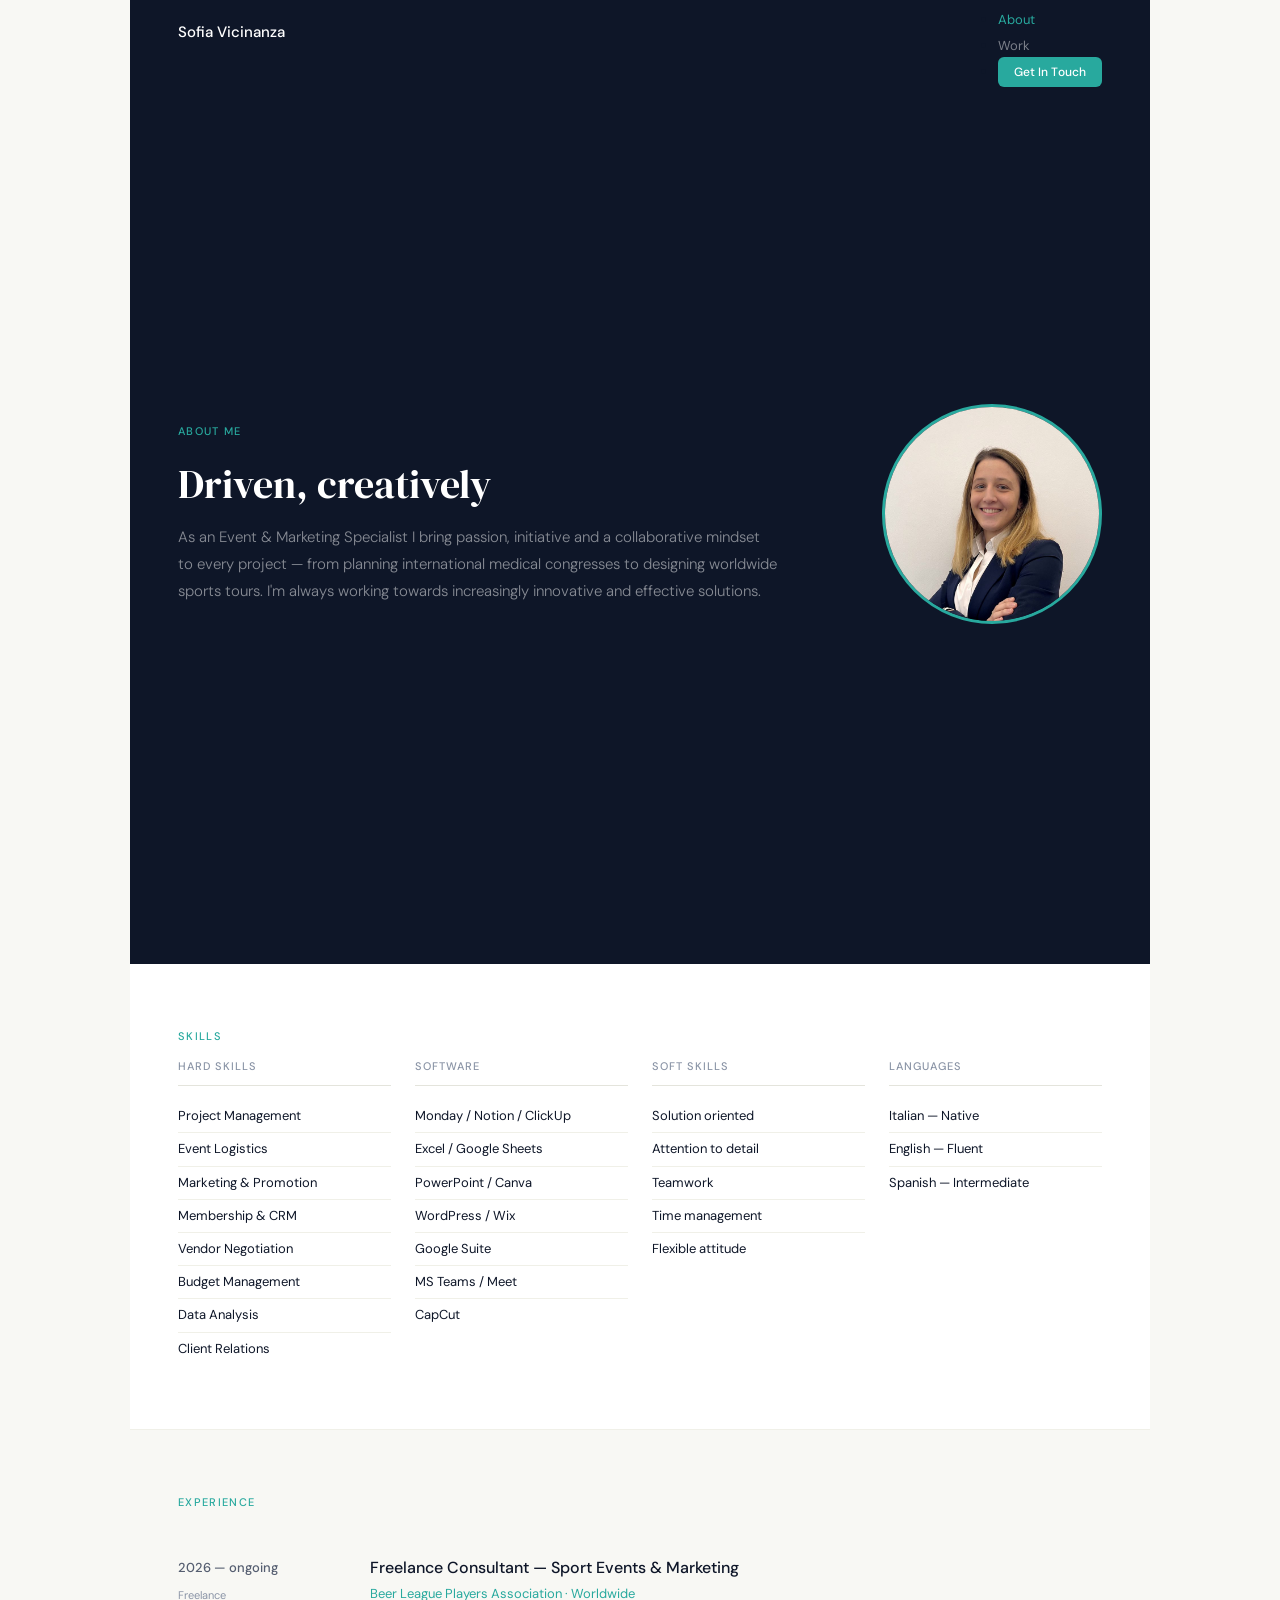
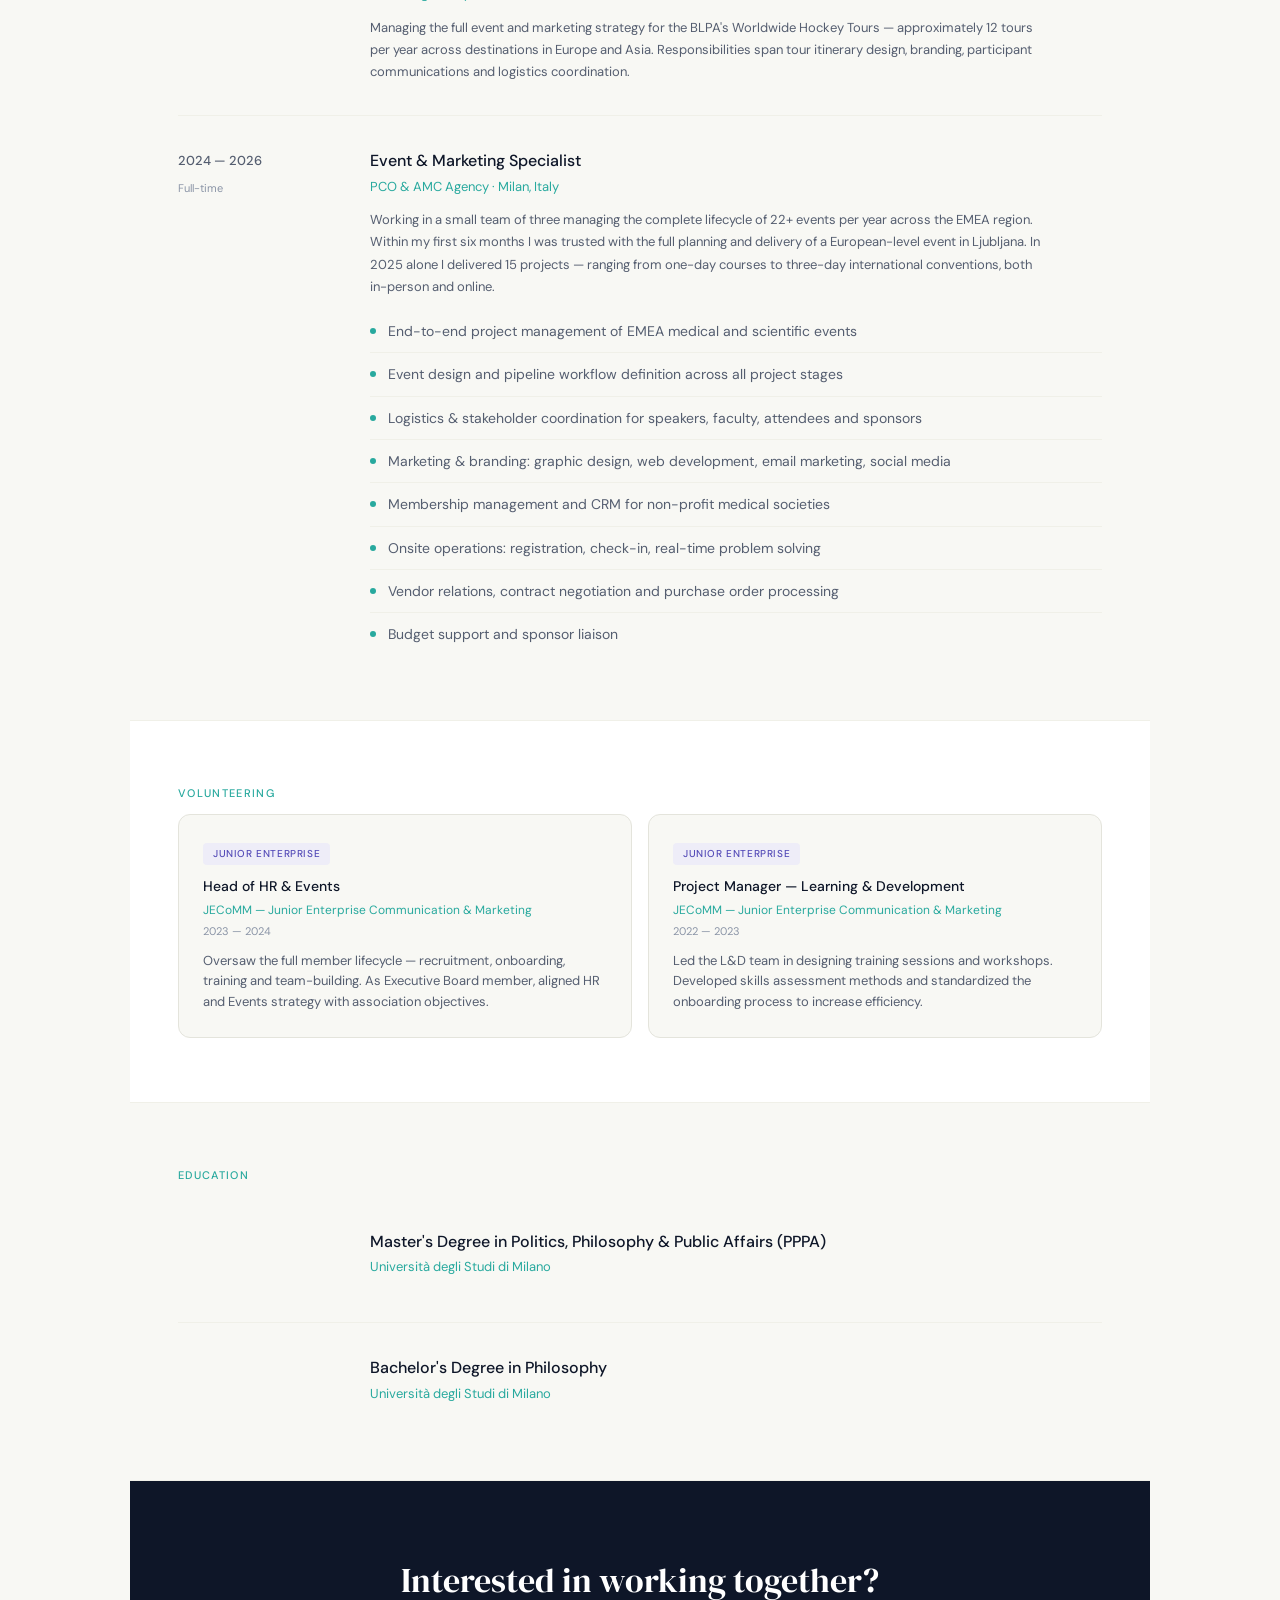
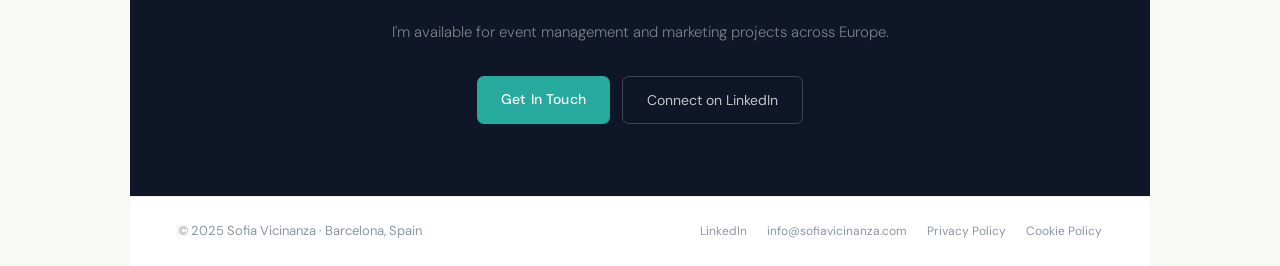
==== about.html @ 5dfc30c2 "Add files via upload" ====
<!DOCTYPE html>
<html lang="en">
<head>
<meta charset="UTF-8">
<meta name="viewport" content="width=device-width, initial-scale=1.0">
<meta name="description" content="About Sofia Vicinanza — Event & Marketing Specialist with experience in EMEA medical events and international sports tourism. Based in Barcelona.">
<title>About — Sofia Vicinanza</title>
<link rel="stylesheet" href="style.css">
</head>
<body>
<div class="site">

  <nav>
    <a href="index.html" class="nav-logo">Sofia Vicinanza</a>
    <button class="nav-hamburger" id="hamburger" aria-label="Menu" onclick="toggleMenu()"><span></span><span></span><span></span></button><ul class="nav-links" id="nav-links">
      <li><a href="index.html">Home</a></li>
      <li><a href="about.html" class="active">About</a></li>
      <li><a href="work.html">Work</a></li>
      <li><a href="contact.html" class="nav-cta">Get In Touch</a></li>
    </ul>
  </nav>

  <div class="page-hero" style="display: grid; grid-template-columns: 1fr auto; align-items: center; gap: 64px; padding: 80px 48px;">
    <div>
      <div class="hero-tag">About me</div>
      <h1>Driven, creatively</h1>
      <p>As an Event & Marketing Specialist I bring passion, initiative and a collaborative mindset to every project — from planning international medical congresses to designing worldwide sports tours. I'm always working towards increasingly innovative and effective solutions.</p>
    </div>
    <div style="flex-shrink: 0;">
      <div style="width: 220px; height: 220px; border-radius: 50%; overflow: hidden; border: 3px solid #28a99e;">
        <img src="img-portrait.jpg" alt="Sofia Vicinanza" style="width: 100%; height: 100%; object-fit: cover; object-position: center top;">
      </div>
    </div>
  </div>

  <section class="section">
    <div class="section-label">Skills</div>
    <div class="four-col" style="margin-top: 8px;">
      <div class="skill-group">
        <h3>Hard skills</h3>
        <ul>
          <li>Project Management</li>
          <li>Event Logistics</li>
          <li>Marketing & Promotion</li>
          <li>Membership & CRM</li>
          <li>Vendor Negotiation</li>
          <li>Budget Management</li>
          <li>Data Analysis</li>
          <li>Client Relations</li>
        </ul>
      </div>
      <div class="skill-group">
        <h3>Software</h3>
        <ul>
          <li>Monday / Notion / ClickUp</li>
          <li>Excel / Google Sheets</li>
          <li>PowerPoint / Canva</li>
          <li>WordPress / Wix</li>
          <li>Google Suite</li>
          <li>MS Teams / Meet</li>
          <li>CapCut</li>
        </ul>
      </div>
      <div class="skill-group">
        <h3>Soft skills</h3>
        <ul>
          <li>Solution oriented</li>
          <li>Attention to detail</li>
          <li>Teamwork</li>
          <li>Time management</li>
          <li>Flexible attitude</li>
        </ul>
      </div>
      <div class="skill-group">
        <h3>Languages</h3>
        <ul>
          <li>Italian — Native</li>
          <li>English — Fluent</li>
          <li>Spanish — Intermediate</li>
        </ul>
      </div>
    </div>
  </section>

  <section class="section" style="background: var(--off-white);">
    <div class="section-label">Experience</div>
    <div class="timeline-item">
      <div class="timeline-date">
        <span class="timeline-period">2026 — ongoing</span>
        <span class="timeline-type">Freelance</span>
      </div>
      <div class="timeline-content">
        <h3>Freelance Consultant — Sport Events & Marketing</h3>
        <span class="timeline-company">Beer League Players Association · Worldwide</span>
        <p>Managing the full event and marketing strategy for the BLPA's Worldwide Hockey Tours — approximately 12 tours per year across destinations in Europe and Asia. Responsibilities span tour itinerary design, branding, participant communications and logistics coordination.</p>
      </div>
    </div>
    <div class="timeline-item" style="margin-top: 0;">
      <div class="timeline-date">
        <span class="timeline-period">2024 — 2026</span>
        <span class="timeline-type">Full-time</span>
      </div>
      <div class="timeline-content">
        <h3>Event & Marketing Specialist</h3>
        <span class="timeline-company">PCO & AMC Agency · Milan, Italy</span>
        <p>Working in a small team of three managing the complete lifecycle of 22+ events per year across the EMEA region. Within my first six months I was trusted with the full planning and delivery of a European-level event in Ljubljana. In 2025 alone I delivered 15 projects — ranging from one-day courses to three-day international conventions, both in-person and online.</p>
        <ul class="resp-list">
          <li>End-to-end project management of EMEA medical and scientific events</li>
          <li>Event design and pipeline workflow definition across all project stages</li>
          <li>Logistics & stakeholder coordination for speakers, faculty, attendees and sponsors</li>
          <li>Marketing & branding: graphic design, web development, email marketing, social media</li>
          <li>Membership management and CRM for non-profit medical societies</li>
          <li>Onsite operations: registration, check-in, real-time problem solving</li>
          <li>Vendor relations, contract negotiation and purchase order processing</li>
          <li>Budget support and sponsor liaison</li>
        </ul>
      </div>
    </div>
  </section>

  <section class="section">
    <div class="section-label">Volunteering</div>
    <div style="display: grid; grid-template-columns: 1fr 1fr; gap: 16px;">
      <div class="vol-card">
        <span class="vol-badge je">Junior Enterprise</span>
        <div class="role">Head of HR & Events</div>
        <div class="org">JECoMM — Junior Enterprise Communication & Marketing</div>
        <div class="period">2023 — 2024</div>
        <p>Oversaw the full member lifecycle — recruitment, onboarding, training and team-building. As Executive Board member, aligned HR and Events strategy with association objectives.</p>
      </div>
      <div class="vol-card">
        <span class="vol-badge je">Junior Enterprise</span>
        <div class="role">Project Manager — Learning & Development</div>
        <div class="org">JECoMM — Junior Enterprise Communication & Marketing</div>
        <div class="period">2022 — 2023</div>
        <p>Led the L&D team in designing training sessions and workshops. Developed skills assessment methods and standardized the onboarding process to increase efficiency.</p>
      </div>
    </div>
  </section>

  <section class="section" style="background: var(--off-white);">
    <div class="section-label">Education</div>
    <div class="timeline-item">
      <div class="timeline-date"></div>
      <div class="timeline-content">
        <h3>Master's Degree in Politics, Philosophy & Public Affairs (PPPA)</h3>
        <span class="timeline-company">Università degli Studi di Milano</span>
      </div>
    </div>
    <div class="timeline-item">
      <div class="timeline-date"></div>
      <div class="timeline-content">
        <h3>Bachelor's Degree in Philosophy</h3>
        <span class="timeline-company">Università degli Studi di Milano</span>
      </div>
    </div>
  </section>

  <div class="cta-section">
    <h2>Interested in working together?</h2>
    <p>I'm available for event management and marketing projects across Europe.</p>
    <div class="cta-btns">
      <a href="contact.html" class="btn-primary">Get In Touch</a>
      <a href="https://www.linkedin.com/in/sofia-vicinanza-438909208" target="_blank" rel="noopener" class="btn-outline">Connect on LinkedIn</a>
    </div>
  </div>

  <footer>
    <div class="footer-name">© 2025 Sofia Vicinanza · Barcelona, Spain</div>
    <div class="footer-links">
      <a href="https://www.linkedin.com/in/sofia-vicinanza-438909208" target="_blank" rel="noopener">LinkedIn</a>
      <a href="mailto:info@sofiavicinanza.com">info@sofiavicinanza.com</a>
      <a href="privacy.html">Privacy Policy</a>
      <a href="cookies.html">Cookie Policy</a>
    </div>
  </footer>

</div>
<script>
function toggleMenu() {
  var links = document.getElementById('nav-links');
  var burger = document.getElementById('hamburger');
  if (links) links.classList.toggle('open');
  if (burger) burger.classList.toggle('open');
}
document.addEventListener('click', function(e) {
  if (!e.target.closest('nav')) {
    var links = document.getElementById('nav-links');
    var burger = document.getElementById('hamburger');
    if (links) links.classList.remove('open');
    if (burger) burger.classList.remove('open');
  }
});
</script>
</body>
</html>
---- style.css ----
@import url('https://fonts.googleapis.com/css2?family=DM+Sans:ital,opsz,wght@0,9..40,300;0,9..40,400;0,9..40,500;1,9..40,300&family=DM+Serif+Display:ital@0;1&display=swap');

:root {
  --navy: #0e1628;
  --navy-mid: #111d35;
  --navy-light: #1a2845;
  --accent: #28a99e;
  --accent-light: #e6f6f5;
  --accent-mid: #1d8a81;
  --off-white: #f8f8f4;
  --white: #ffffff;
  --text-primary: #0e1628;
  --text-secondary: #555e70;
  --text-muted: #8a94a6;
  --border: #e4e4dc;
  --border-light: #f0f0e8;
  --font-display: 'DM Serif Display', Georgia, serif;
  --font-body: 'DM Sans', system-ui, sans-serif;
}

*, *::before, *::after { box-sizing: border-box; margin: 0; padding: 0; }

html { scroll-behavior: smooth; }

body {
  font-family: var(--font-body);
  background: var(--off-white);
  color: var(--text-primary);
  line-height: 1.6;
  -webkit-font-smoothing: antialiased;
}

a { color: inherit; text-decoration: none; }
img { max-width: 100%; display: block; }

.site { max-width: 1020px; margin: 0 auto; background: var(--white); }

nav {
  background: var(--navy);
  padding: 0 48px;
  display: flex;
  align-items: center;
  justify-content: space-between;
  height: 64px;
  position: sticky;
  top: 0;
  z-index: 100;
}

.nav-logo {
  font-family: var(--font-body);
  font-size: 15px;
  font-weight: 500;
  color: var(--white);
  display: flex;
  align-items: center;
  gap: 8px;
}

.nav-hamburger { display: none; }


  content: '';
  display: inline-block;
  width: 6px;
  height: 6px;
  border-radius: 50%;
  background: var(--accent);
}

.nav-links {
  display: flex;
  gap: 28px;
  list-style: none;
}

.nav-links a {
  font-size: 13px;
  color: rgba(255,255,255,0.45);
  transition: color 0.2s;
  letter-spacing: 0.01em;
}

.nav-links a:hover,
.nav-links a.active { color: var(--accent); }

.nav-cta {
  background: var(--accent);
  color: var(--white) !important;
  padding: 7px 16px;
  border-radius: 6px;
  font-size: 12px !important;
  font-weight: 500;
  transition: background 0.2s !important;
}

.nav-cta:hover { background: var(--accent-mid) !important; color: var(--white) !important; }

.hero {
  background: var(--navy);
  padding: 80px 48px 72px;
}

.hero-tag {
  font-size: 11px;
  letter-spacing: 0.12em;
  text-transform: uppercase;
  color: var(--accent);
  font-weight: 500;
  margin-bottom: 20px;
}

.hero h1 {
  font-family: var(--font-display);
  font-size: 48px;
  font-weight: 400;
  color: var(--white);
  line-height: 1.15;
  margin-bottom: 20px;
  max-width: 640px;
}

.hero h1 em {
  font-style: italic;
  color: var(--accent);
}

.hero-sub {
  font-size: 16px;
  color: rgba(255,255,255,0.5);
  line-height: 1.75;
  max-width: 520px;
  margin-bottom: 36px;
  font-weight: 300;
}

.hero-btns {
  display: flex;
  gap: 12px;
  flex-wrap: wrap;
}

.btn-primary {
  background: var(--accent);
  color: var(--white);
  border: none;
  padding: 12px 24px;
  border-radius: 7px;
  font-size: 14px;
  font-weight: 500;
  cursor: pointer;
  font-family: var(--font-body);
  transition: background 0.2s, transform 0.1s;
  letter-spacing: 0.01em;
}

.btn-primary:hover { background: var(--accent-mid); transform: translateY(-1px); }

.btn-outline {
  background: transparent;
  color: rgba(255,255,255,0.75);
  border: 0.5px solid rgba(255,255,255,0.2);
  padding: 12px 24px;
  border-radius: 7px;
  font-size: 14px;
  cursor: pointer;
  font-family: var(--font-body);
  transition: border-color 0.2s, color 0.2s;
}

.btn-outline:hover { border-color: rgba(255,255,255,0.4); color: var(--white); }

.btn-primary-light {
  background: var(--accent);
  color: var(--white);
  border: none;
  padding: 12px 24px;
  border-radius: 7px;
  font-size: 14px;
  font-weight: 500;
  cursor: pointer;
  font-family: var(--font-body);
  transition: background 0.2s, transform 0.1s;
  display: inline-block;
}

.btn-primary-light:hover { background: var(--accent-mid); transform: translateY(-1px); }

.btn-outline-dark {
  background: transparent;
  color: var(--text-primary);
  border: 0.5px solid var(--border);
  padding: 12px 24px;
  border-radius: 7px;
  font-size: 14px;
  cursor: pointer;
  font-family: var(--font-body);
  transition: border-color 0.2s;
  display: inline-block;
}

.btn-outline-dark:hover { border-color: var(--accent); color: var(--accent); }

.stats-bar {
  display: grid;
  grid-template-columns: repeat(3, 1fr);
  background: var(--navy-mid);
  border-top: 0.5px solid rgba(255,255,255,0.06);
}

.stat-item {
  padding: 28px 48px;
  border-right: 0.5px solid rgba(255,255,255,0.06);
}

.stat-item:last-child { border-right: none; }

.stat-num {
  font-family: var(--font-display);
  font-size: 36px;
  font-weight: 400;
  color: var(--white);
  margin-bottom: 4px;
  line-height: 1;
}

.stat-num span { color: var(--accent); }

.stat-label {
  font-size: 12px;
  color: rgba(255,255,255,0.35);
  line-height: 1.4;
}

.section {
  padding: 64px 48px;
  border-bottom: 0.5px solid var(--border-light);
}

.section-label {
  font-size: 11px;
  font-weight: 500;
  letter-spacing: 0.12em;
  text-transform: uppercase;
  color: var(--accent);
  margin-bottom: 12px;
}

.section h2 {
  font-family: var(--font-display);
  font-size: 32px;
  font-weight: 400;
  color: var(--text-primary);
  line-height: 1.25;
  margin-bottom: 20px;
}

.section p {
  font-size: 15px;
  color: var(--text-secondary);
  line-height: 1.8;
  max-width: 680px;
  margin-bottom: 16px;
}

.section p:last-child { margin-bottom: 0; }

.page-hero {
  background: var(--navy);
  padding: 64px 48px;
  min-height: 100vh;
  display: flex;
  flex-direction: column;
  justify-content: center;
}

.page-hero .back {
  font-size: 12px;
  color: rgba(255,255,255,0.4);
  margin-bottom: 24px;
  display: flex;
  align-items: center;
  gap: 6px;
  transition: color 0.2s;
}

.page-hero .back:hover { color: var(--accent); }

.page-hero h1 {
  font-family: var(--font-display);
  font-size: 40px;
  font-weight: 400;
  color: var(--white);
  line-height: 1.2;
  margin-bottom: 16px;
  max-width: 640px;
}

.page-hero p {
  font-size: 15px;
  color: rgba(255,255,255,0.5);
  line-height: 1.8;
  max-width: 600px;
  font-weight: 300;
}

.meta-row {
  display: flex;
  gap: 40px;
  margin-top: 36px;
  padding-top: 28px;
  border-top: 0.5px solid rgba(255,255,255,0.08);
  flex-wrap: wrap;
}

.meta-item {}
.meta-label-sm {
  font-size: 10px;
  font-weight: 500;
  letter-spacing: 0.1em;
  text-transform: uppercase;
  color: rgba(255,255,255,0.3);
  margin-bottom: 4px;
}
.meta-value {
  font-size: 13px;
  color: rgba(255,255,255,0.65);
}

.two-col {
  display: grid;
  grid-template-columns: 1fr 1fr;
  gap: 48px;
  align-items: start;
}

.three-col {
  display: grid;
  grid-template-columns: repeat(3, minmax(0, 1fr));
  gap: 20px;
}

.four-col {
  display: grid;
  grid-template-columns: repeat(4, minmax(0, 1fr));
  gap: 24px;
}

.card {
  background: var(--white);
  border: 0.5px solid var(--border);
  border-radius: 12px;
  overflow: hidden;
  transition: border-color 0.2s, transform 0.2s;
}

.card:hover { border-color: var(--accent); transform: translateY(-2px); }

.card-img {
  height: 140px;
  display: flex;
  align-items: center;
  justify-content: center;
  font-size: 36px;
}

.card-img.medical { background: var(--accent-light); }
.card-img.sport { background: #eeedf8; }

.card-body { padding: 18px 20px; }
.card-tag {
  font-size: 10px;
  font-weight: 500;
  letter-spacing: 0.09em;
  text-transform: uppercase;
  color: var(--accent);
  margin-bottom: 6px;
}
.card-title { font-size: 15px; font-weight: 500; color: var(--text-primary); margin-bottom: 4px; }
.card-loc { font-size: 12px; color: var(--text-muted); margin-bottom: 12px; }
.card-link { font-size: 12px; color: var(--accent); display: flex; align-items: center; gap: 4px; transition: gap 0.2s; }
.card:hover .card-link { gap: 8px; }

.highlight-card {
  background: var(--off-white);
  border: 0.5px solid var(--border);
  border-radius: 12px;
  padding: 28px;
}

.highlight-icon {
  width: 40px;
  height: 40px;
  border-radius: 10px;
  background: var(--accent-light);
  display: flex;
  align-items: center;
  justify-content: center;
  margin-bottom: 16px;
}

.highlight-icon svg { width: 20px; height: 20px; stroke: var(--accent); }

.highlight-card h3 {
  font-size: 15px;
  font-weight: 500;
  color: var(--text-primary);
  margin-bottom: 8px;
  line-height: 1.3;
}

.highlight-card p {
  font-size: 13px;
  color: var(--text-secondary);
  line-height: 1.7;
}

.resp-list { list-style: none; }
.resp-list li {
  font-size: 14px;
  color: var(--text-secondary);
  line-height: 1.6;
  padding: 10px 0 10px 18px;
  position: relative;
  border-bottom: 0.5px solid var(--border-light);
}
.resp-list li:last-child { border-bottom: none; }
.resp-list li::before {
  content: '';
  position: absolute;
  left: 0;
  top: 18px;
  width: 6px;
  height: 6px;
  border-radius: 50%;
  background: var(--accent);
}

.resp-grid {
  display: grid;
  grid-template-columns: 1fr 1fr;
  gap: 0 32px;
}

.type-pills { display: flex; flex-wrap: wrap; gap: 10px; }
.type-pill {
  font-size: 12px;
  padding: 7px 16px;
  border-radius: 20px;
  border: 0.5px solid var(--border);
  color: var(--text-secondary);
  background: var(--white);
  transition: border-color 0.2s, color 0.2s;
}
.type-pill:hover { border-color: var(--accent); color: var(--accent); }

.blockquote {
  border-left: 3px solid var(--accent);
  padding: 4px 0 4px 24px;
  font-family: var(--font-display);
  font-size: 20px;
  font-style: italic;
  color: var(--text-primary);
  line-height: 1.7;
  max-width: 680px;
}

.cta-section {
  padding: 72px 48px;
  text-align: center;
  background: var(--navy);
}

.cta-section h2 {
  font-family: var(--font-display);
  font-size: 34px;
  font-weight: 400;
  color: var(--white);
  margin-bottom: 12px;
}

.cta-section p {
  font-size: 15px;
  color: rgba(255,255,255,0.45);
  margin-bottom: 32px;
  font-weight: 300;
}

.cta-btns { display: flex; gap: 12px; justify-content: center; flex-wrap: wrap; }

.next-project {
  padding: 32px 48px;
  border-top: 0.5px solid var(--border-light);
}

.next-label {
  font-size: 10px;
  font-weight: 500;
  letter-spacing: 0.12em;
  text-transform: uppercase;
  color: var(--text-muted);
  margin-bottom: 14px;
}

.next-card {
  display: flex;
  align-items: center;
  justify-content: space-between;
  padding: 20px 24px;
  background: var(--navy);
  border-radius: 10px;
  transition: opacity 0.2s;
}

.next-card:hover { opacity: 0.85; }
.next-card h3 { font-size: 16px; font-weight: 500; color: var(--white); margin-bottom: 4px; }
.next-card span { font-size: 12px; color: var(--accent); }
.next-arrow { font-size: 18px; color: var(--accent); }

.skill-group h3 {
  font-size: 11px;
  font-weight: 500;
  text-transform: uppercase;
  letter-spacing: 0.09em;
  color: var(--text-muted);
  margin-bottom: 14px;
  padding-bottom: 10px;
  border-bottom: 0.5px solid var(--border);
}

.skill-group ul { list-style: none; }
.skill-group ul li {
  font-size: 13px;
  color: var(--text-primary);
  padding: 7px 0;
  border-bottom: 0.5px solid var(--border-light);
  line-height: 1.4;
}
.skill-group ul li:last-child { border-bottom: none; }

.timeline-item {
  display: grid;
  grid-template-columns: 160px 1fr;
  gap: 32px;
  padding: 32px 0;
  border-bottom: 0.5px solid var(--border-light);
}
.timeline-item:last-child { border-bottom: none; padding-bottom: 0; }

.timeline-date { padding-top: 3px; }
.timeline-period { font-size: 13px; font-weight: 500; color: var(--text-secondary); display: block; margin-bottom: 2px; }
.timeline-type { font-size: 11px; color: var(--text-muted); }

.timeline-content h3 { font-size: 16px; font-weight: 500; margin-bottom: 3px; }
.timeline-company { font-size: 13px; color: var(--accent); margin-bottom: 12px; display: block; }
.timeline-content p { font-size: 13px; color: var(--text-secondary); line-height: 1.7; margin-bottom: 12px; }

.vol-card {
  background: var(--off-white);
  border-radius: 12px;
  padding: 24px;
  border: 0.5px solid var(--border);
}

.vol-badge {
  display: inline-block;
  font-size: 10px;
  font-weight: 500;
  letter-spacing: 0.06em;
  text-transform: uppercase;
  padding: 3px 10px;
  border-radius: 4px;
  margin-bottom: 10px;
}

.vol-badge.je { background: #eeedf8; color: #534AB7; }
.vol-badge.freelance { background: var(--accent-light); color: var(--accent-mid); }

.vol-card .role { font-size: 14px; font-weight: 500; margin-bottom: 3px; }
.vol-card .org { font-size: 12px; color: var(--accent); margin-bottom: 3px; }
.vol-card .period { font-size: 11px; color: var(--text-muted); margin-bottom: 10px; }
.vol-card p { font-size: 13px; color: var(--text-secondary); line-height: 1.6; }

footer {
  padding: 24px 48px;
  border-top: 0.5px solid var(--border-light);
  display: flex;
  align-items: center;
  justify-content: space-between;
  background: var(--white);
  flex-wrap: wrap;
  gap: 12px;
}

.footer-name { font-size: 13px; color: var(--text-muted); }
.footer-links { display: flex; gap: 20px; flex-wrap: wrap; }
.footer-links a { font-size: 12px; color: var(--text-muted); transition: color 0.2s; }
.footer-links a:hover { color: var(--accent); }

.contact-grid {
  display: grid;
  grid-template-columns: 1fr 1fr;
  gap: 48px;
  align-items: start;
}

.contact-form { display: flex; flex-direction: column; gap: 16px; }
.form-group { display: flex; flex-direction: column; gap: 6px; }
.form-group label { font-size: 12px; font-weight: 500; color: var(--text-secondary); letter-spacing: 0.02em; }
.form-group input,
.form-group textarea {
  font-family: var(--font-body);
  font-size: 14px;
  color: var(--text-primary);
  background: var(--white);
  border: 0.5px solid var(--border);
  border-radius: 8px;
  padding: 12px 16px;
  outline: none;
  transition: border-color 0.2s;
  resize: vertical;
}
.form-group input:focus,
.form-group textarea:focus { border-color: var(--accent); }
.form-group textarea { min-height: 120px; }

.contact-info { display: flex; flex-direction: column; gap: 20px; }
.contact-item {}
.contact-item-label { font-size: 11px; font-weight: 500; text-transform: uppercase; letter-spacing: 0.1em; color: var(--text-muted); margin-bottom: 4px; }
.contact-item-value { font-size: 14px; color: var(--text-primary); }
.contact-item-value a { color: var(--accent); transition: opacity 0.2s; }
.contact-item-value a:hover { opacity: 0.75; }

.availability-badge {
  display: inline-flex;
  align-items: center;
  gap: 8px;
  background: var(--accent-light);
  border: 0.5px solid var(--accent);
  border-radius: 20px;
  padding: 6px 14px;
  font-size: 12px;
  color: var(--accent-mid);
  font-weight: 500;
  margin-bottom: 32px;
}

.availability-dot {
  width: 6px;
  height: 6px;
  border-radius: 50%;
  background: var(--accent);
  animation: pulse 2s infinite;
}

@keyframes pulse {
  0%, 100% { opacity: 1; }
  50% { opacity: 0.4; }
}

.legal-content { max-width: 680px; }
.legal-content h2 { font-size: 20px; font-weight: 500; margin: 32px 0 12px; color: var(--text-primary); }
.legal-content h3 { font-size: 16px; font-weight: 500; margin: 24px 0 8px; color: var(--text-primary); }
.legal-content p { font-size: 14px; color: var(--text-secondary); line-height: 1.8; margin-bottom: 12px; }
.legal-content ul { list-style: disc; padding-left: 20px; margin-bottom: 12px; }
.legal-content ul li { font-size: 14px; color: var(--text-secondary); line-height: 1.8; margin-bottom: 4px; }
.legal-content a { color: var(--accent); }

@media (max-width: 768px) {
  nav {
    padding: 0 20px;
    position: relative;
  }

  .nav-hamburger {
    display: flex;
    flex-direction: column;
    gap: 5px;
    cursor: pointer;
    padding: 8px;
    background: none;
    border: none;
    z-index: 201;
  }

  .nav-hamburger span {
    display: block;
    width: 22px;
    height: 1.5px;
    background: rgba(255,255,255,0.75);
    transition: all 0.25s;
    border-radius: 2px;
  }

  .nav-hamburger.open span:nth-child(1) { transform: translateY(6.5px) rotate(45deg); }
  .nav-hamburger.open span:nth-child(2) { opacity: 0; }
  .nav-hamburger.open span:nth-child(3) { transform: translateY(-6.5px) rotate(-45deg); }

  .nav-links {
    display: none;
    flex-direction: column;
    gap: 0;
    position: absolute;
    top: 64px;
    left: 0;
    right: 0;
    background: var(--navy);
    z-index: 200;
    border-top: 0.5px solid rgba(255,255,255,0.08);
    box-shadow: 0 8px 24px rgba(0,0,0,0.3);
  }

  .nav-links.open { display: flex; }

  .nav-links li { width: 100%; }

  .nav-links a {
    display: block;
    padding: 16px 20px;
    font-size: 15px;
    color: rgba(255,255,255,0.65);
    border-bottom: 0.5px solid rgba(255,255,255,0.06);
  }

  .nav-links a:hover,
  .nav-links a.active { color: var(--accent); }

  .nav-cta {
    background: none !important;
    border: none !important;
    color: var(--accent) !important;
    padding: 16px 20px !important;
    border-radius: 0 !important;
  }

  .hero {
    grid-template-columns: 1fr !important;
    min-height: 100vh !important;
    padding: 0 !important;
    position: relative;
    display: flex !important;
    flex-direction: column;
    justify-content: center;
  }

  .hero > div:first-child {
    padding: 80px 24px 48px;
    position: relative;
    z-index: 2;
  }

  .hero > div:last-child {
    position: absolute !important;
    inset: 0;
    min-height: auto !important;
  }

  .hero > div:last-child img { opacity: 0.15; }
  .hero > div:last-child > div { display: none !important; }

  .hero h1 { font-size: 30px; }
  .hero-sub { font-size: 14px; }
  .hero-btns { flex-direction: column; gap: 10px; }
  .hero-btns a { text-align: center; }

  .page-hero {
    grid-template-columns: 1fr !important;
    padding: 64px 24px 48px !important;
    min-height: auto !important;
    gap: 28px !important;
    display: flex !important;
    flex-direction: column-reverse;
  }

  .page-hero > div:last-child {
    display: flex;
    justify-content: center;
  }

  .page-hero > div:last-child > div {
    width: 120px !important;
    height: 120px !important;
  }

  .page-hero h1 { font-size: 26px; }
  .page-hero p { font-size: 14px; }

  .stats-bar { grid-template-columns: 1fr; }
  .stat-item {
    border-right: none;
    border-bottom: 0.5px solid rgba(255,255,255,0.06);
    padding: 20px 24px;
  }

  .section { padding: 40px 20px; }
  .two-col,
  .three-col,
  .four-col,
  .resp-grid,
  .contact-grid { grid-template-columns: 1fr; }

  .timeline-item {
    grid-template-columns: 1fr;
    gap: 4px;
  }

  .timeline-date { padding-top: 0; }

  .meta-row { gap: 16px; }

  footer {
    padding: 20px;
    flex-direction: column;
    gap: 8px;
  }

  .footer-links { flex-wrap: wrap; gap: 12px; }

  .cta-section { padding: 48px 20px; }
  .cta-btns { flex-direction: column; gap: 10px; align-items: center; }

  .next-project { padding: 24px 20px; }

  .highlight-card { padding: 20px; }

  .type-pills { gap: 8px; }
  .type-pill { font-size: 11px; padding: 6px 12px; }
}
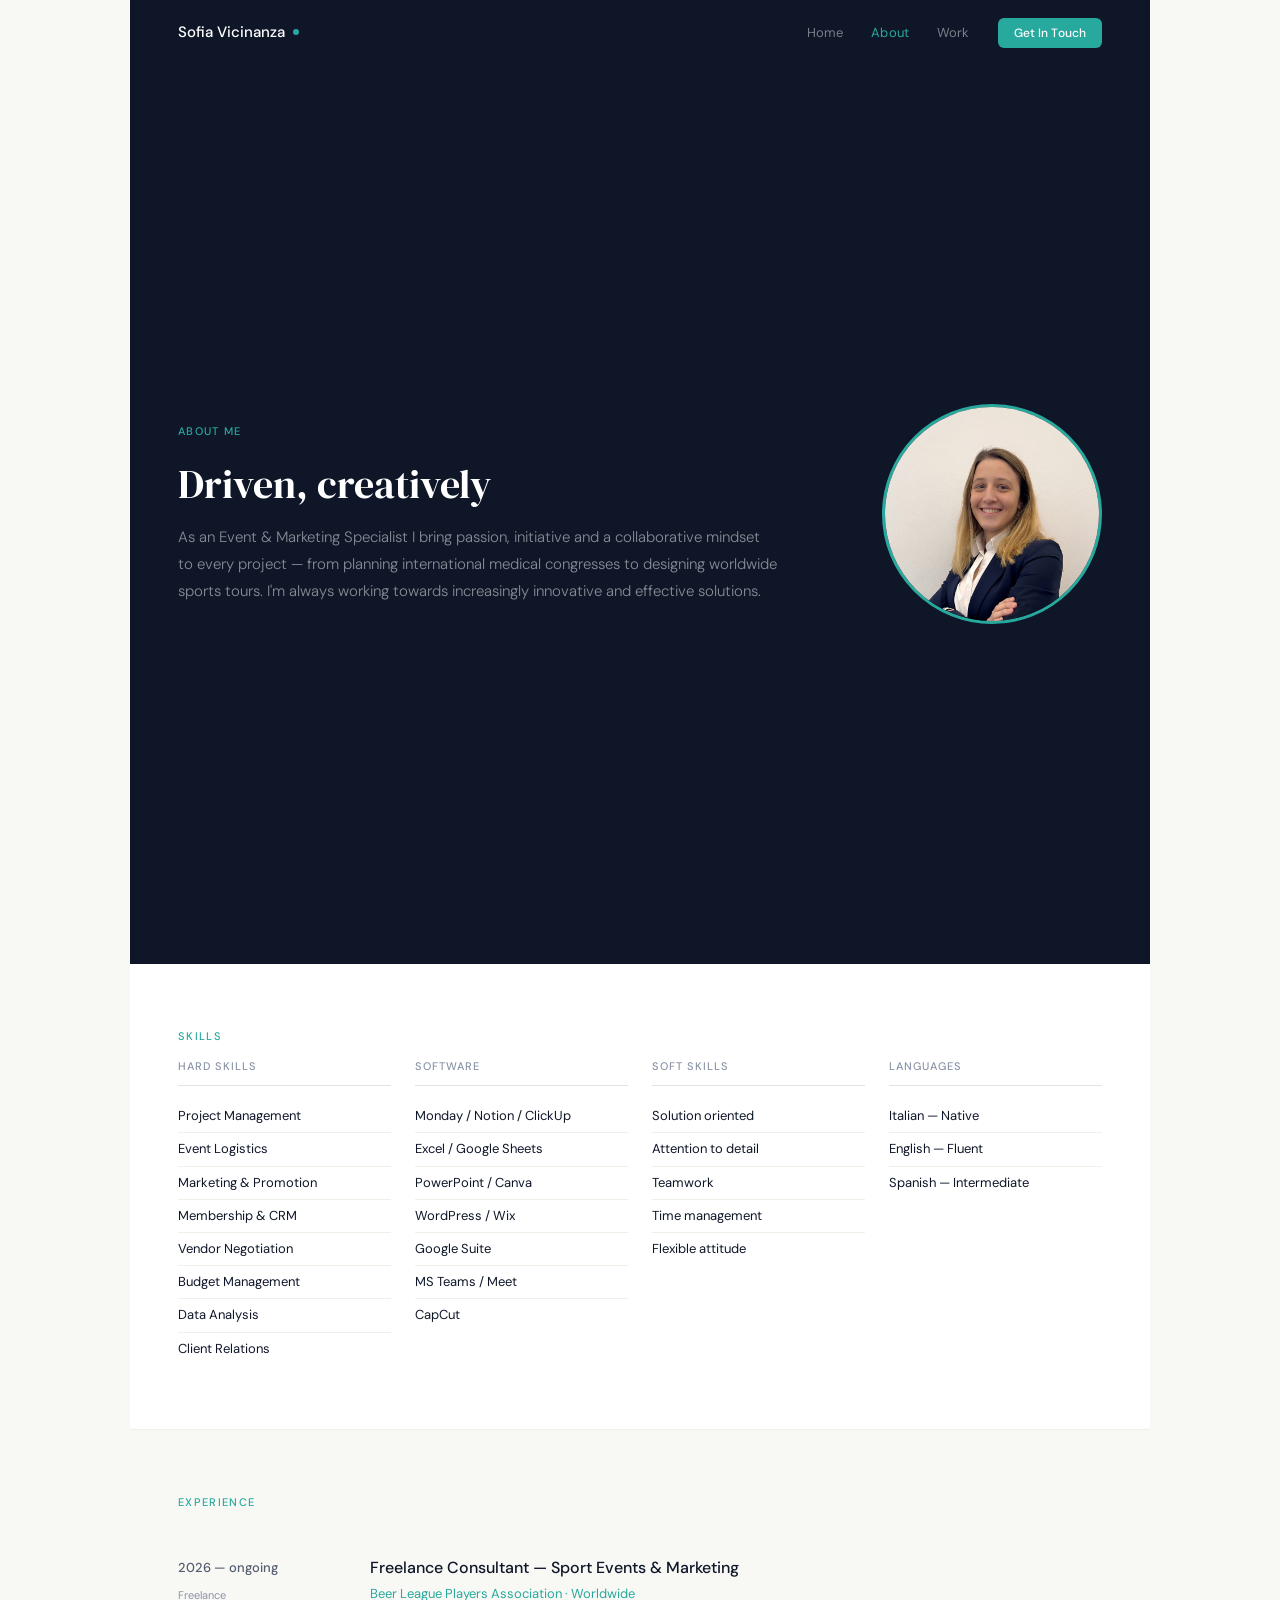
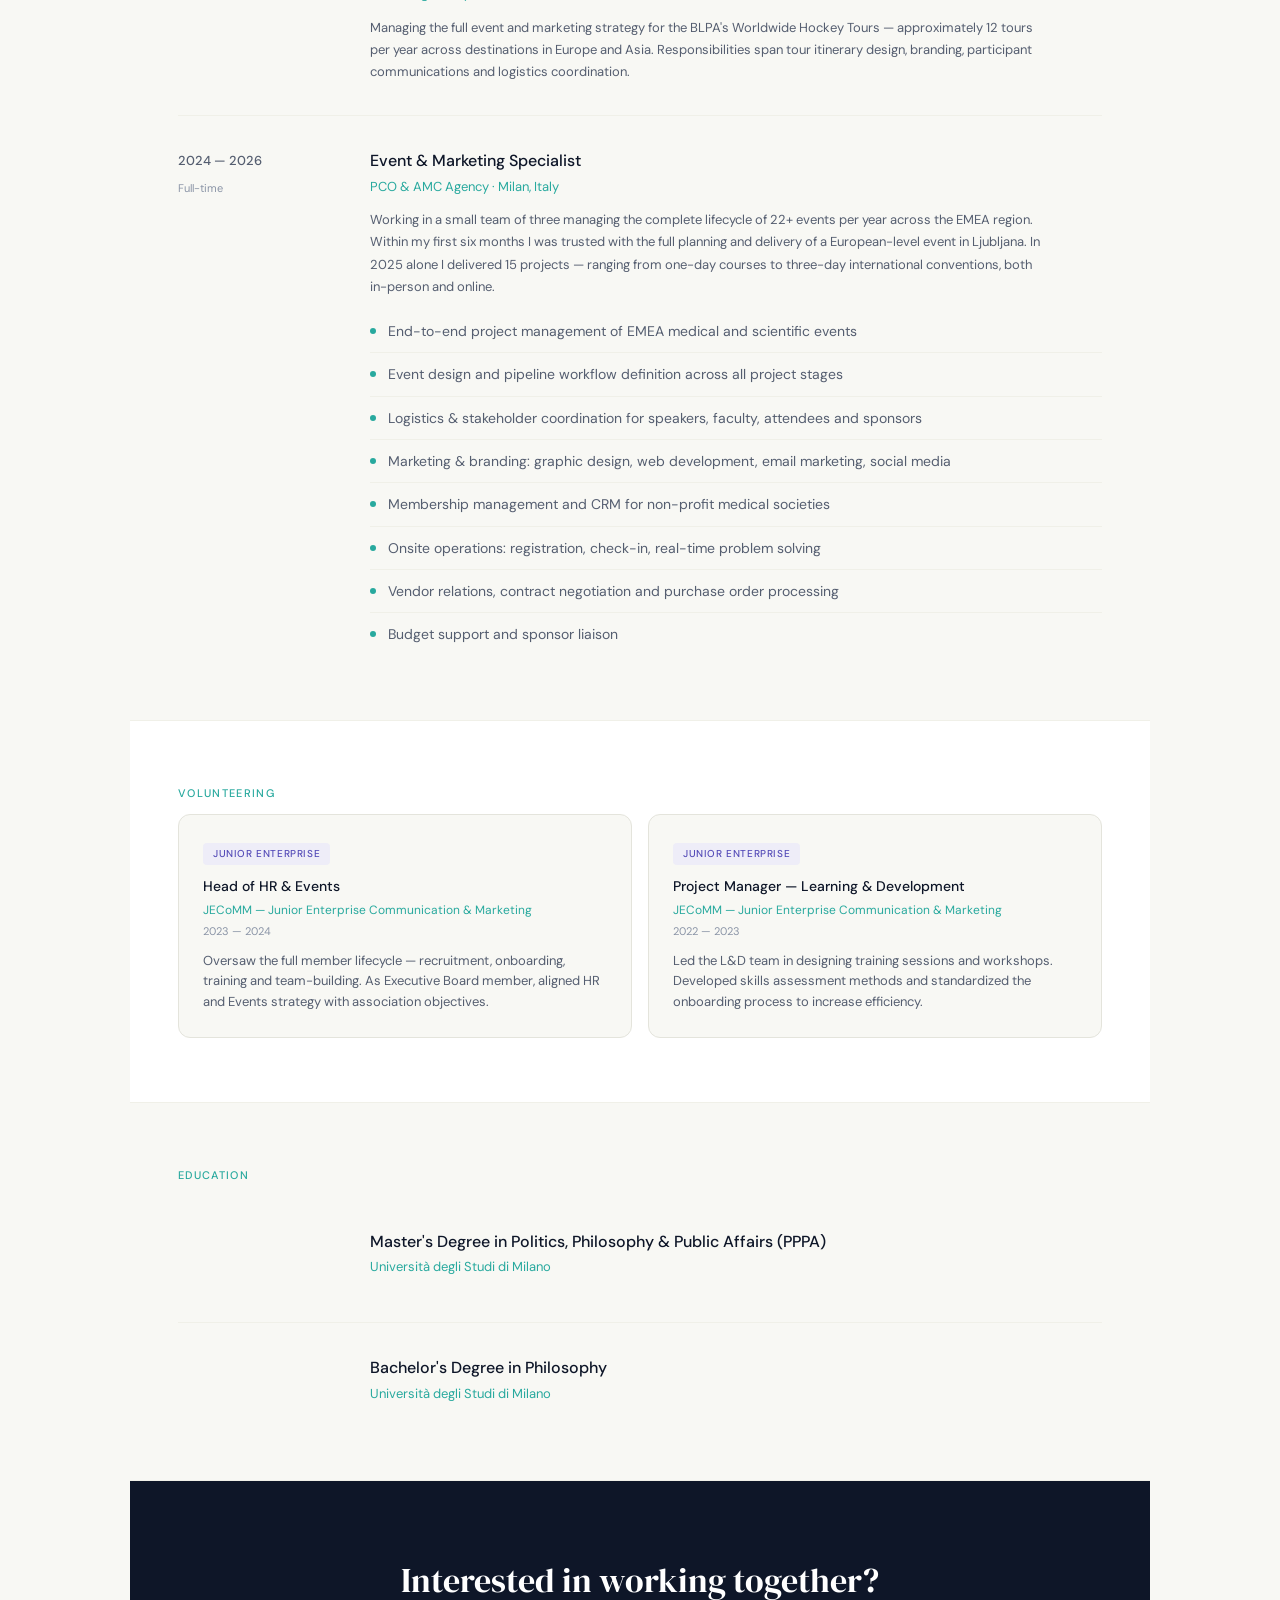
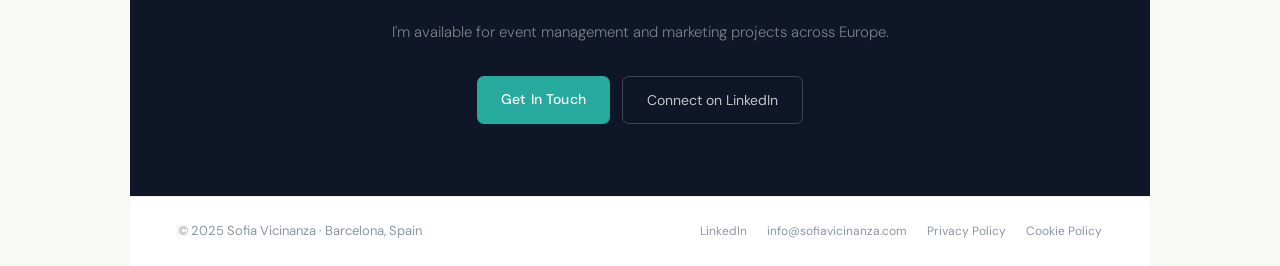
==== commit 45a86992: "Add files via upload" ====
--- a/about.html
+++ b/about.html
@@ -12,12 +12,13 @@
 
   <nav>
     <a href="index.html" class="nav-logo">Sofia Vicinanza</a>
-    <button class="nav-hamburger" id="hamburger" aria-label="Menu" onclick="toggleMenu()"><span></span><span></span><span></span></button><ul class="nav-links" id="nav-links">
+    <ul class="nav-links" id="nav-links">
       <li><a href="index.html">Home</a></li>
       <li><a href="about.html" class="active">About</a></li>
       <li><a href="work.html">Work</a></li>
       <li><a href="contact.html" class="nav-cta">Get In Touch</a></li>
     </ul>
+    <button class="nav-hamburger" id="hamburger" aria-label="Menu" onclick="toggleMenu()"><span></span><span></span><span></span></button>
   </nav>
 
   <div class="page-hero" style="display: grid; grid-template-columns: 1fr auto; align-items: center; gap: 64px; padding: 80px 48px;">
--- a/style.css
+++ b/style.css
@@ -59,7 +59,7 @@
 
 .nav-hamburger { display: none; }
 
-
+.nav-logo::after {
   content: '';
   display: inline-block;
   width: 6px;
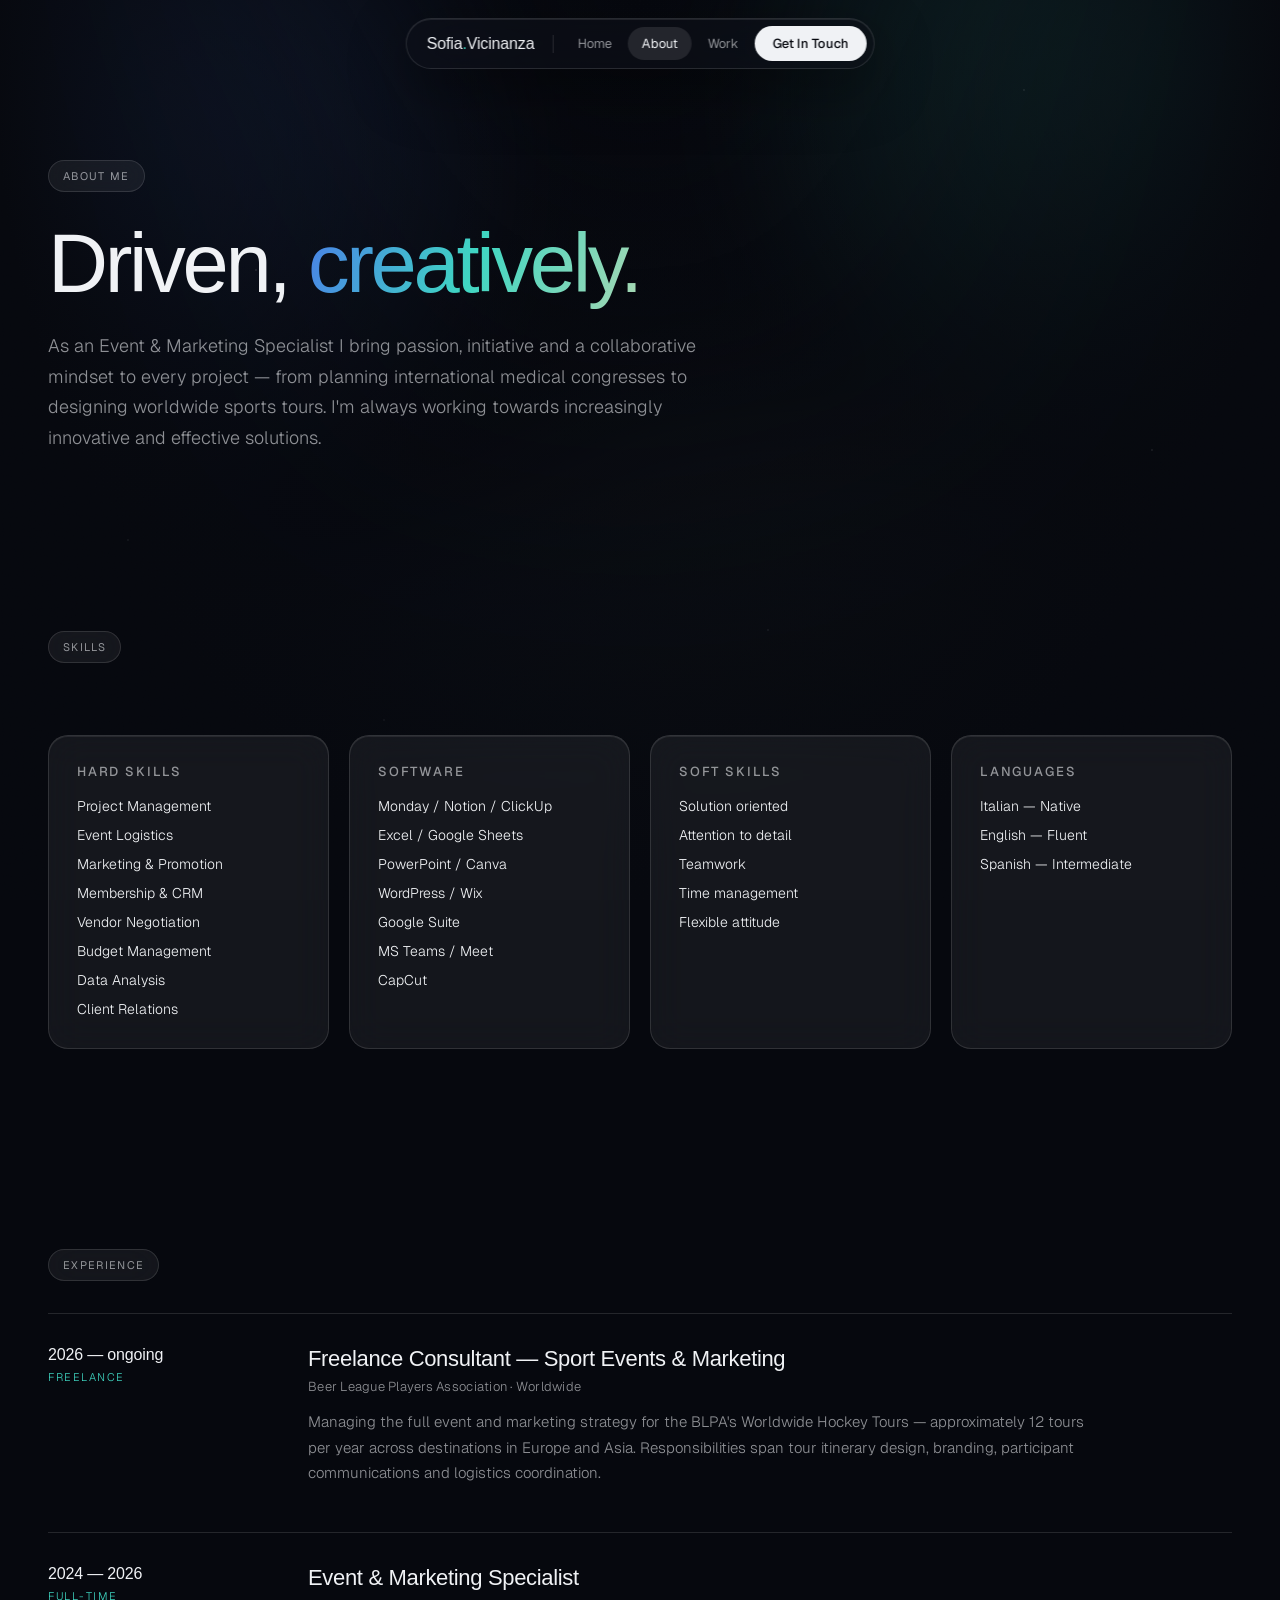
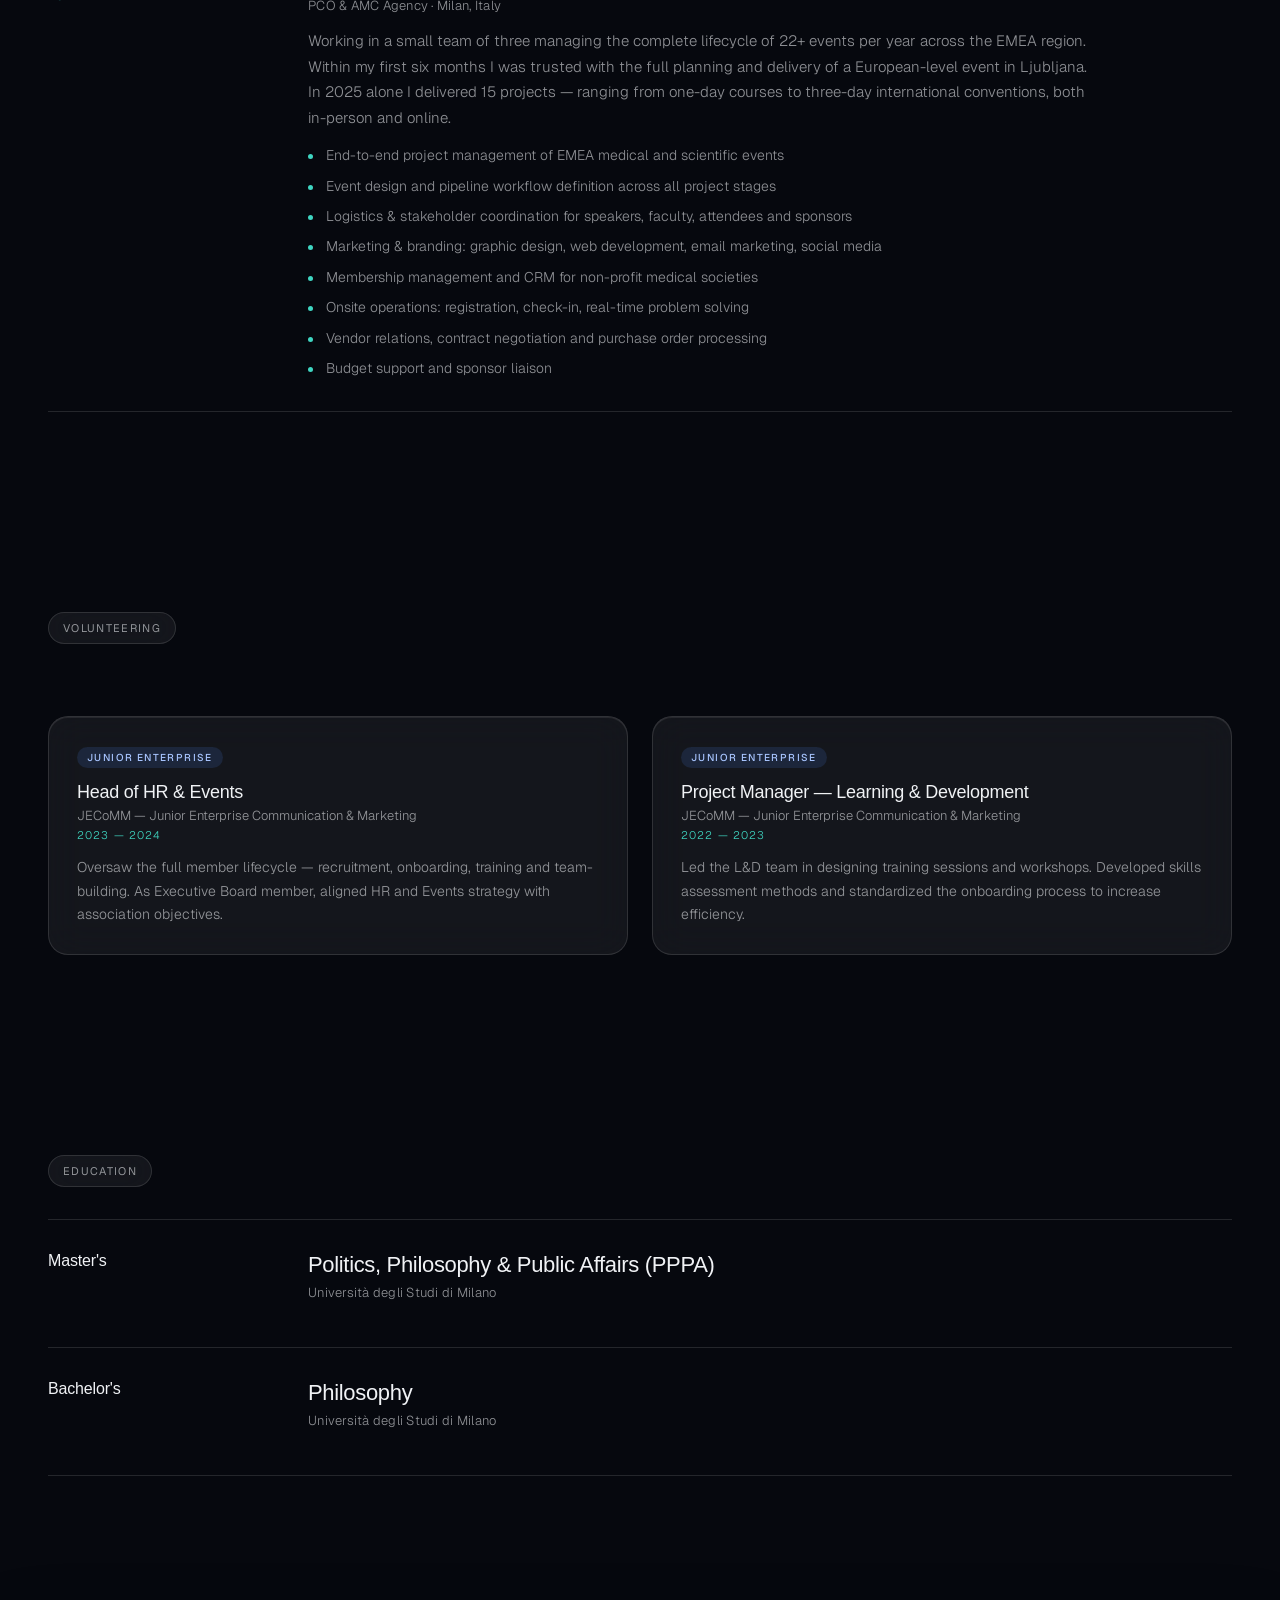
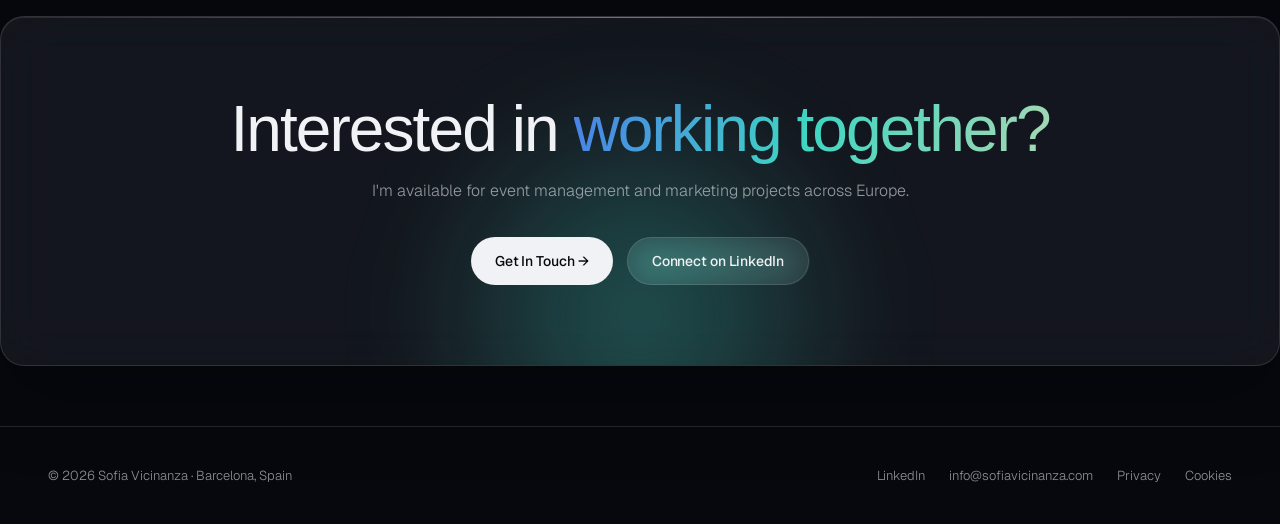
==== commit f673d8e5: "Add files via upload" ====
--- a/about.html
+++ b/about.html
@@ -5,13 +5,21 @@
 <meta name="viewport" content="width=device-width, initial-scale=1.0">
 <meta name="description" content="About Sofia Vicinanza — Event & Marketing Specialist with experience in EMEA medical events and international sports tourism. Based in Barcelona.">
 <title>About — Sofia Vicinanza</title>
+<link rel="preconnect" href="https://fonts.googleapis.com">
+<link rel="preconnect" href="https://fonts.gstatic.com" crossorigin>
+<link href="https://fonts.googleapis.com/css2?family=Instrument+Serif:ital@0;1&family=Geist:wght@300;400;500&display=swap" rel="stylesheet">
+<link href="https://api.fontshare.com/v2/css?f[]=general-sans@300,400,500,600&display=swap" rel="stylesheet">
 <link rel="stylesheet" href="style.css">
 </head>
 <body>
+<div class="aurora"></div>
+<div class="stars"></div>
+<div class="noise"></div>
+
 <div class="site">
 
   <nav>
-    <a href="index.html" class="nav-logo">Sofia Vicinanza</a>
+    <a href="index.html" class="nav-logo">Sofia<i>.</i>Vicinanza</a>
     <ul class="nav-links" id="nav-links">
       <li><a href="index.html">Home</a></li>
       <li><a href="about.html" class="active">About</a></li>
@@ -21,29 +29,22 @@
     <button class="nav-hamburger" id="hamburger" aria-label="Menu" onclick="toggleMenu()"><span></span><span></span><span></span></button>
   </nav>
 
-  <div class="page-hero" style="display: grid; grid-template-columns: 1fr auto; align-items: center; gap: 64px; padding: 80px 48px;">
-    <div>
-      <div class="hero-tag">About me</div>
-      <h1>Driven, creatively</h1>
-      <p>As an Event & Marketing Specialist I bring passion, initiative and a collaborative mindset to every project — from planning international medical congresses to designing worldwide sports tours. I'm always working towards increasingly innovative and effective solutions.</p>
-    </div>
-    <div style="flex-shrink: 0;">
-      <div style="width: 220px; height: 220px; border-radius: 50%; overflow: hidden; border: 3px solid #28a99e;">
-        <img src="img-portrait.jpg" alt="Sofia Vicinanza" style="width: 100%; height: 100%; object-fit: cover; object-position: center top;">
-      </div>
-    </div>
+  <div class="page-hero">
+    <div class="hero-tag">About me</div>
+    <h1>Driven, <em>creatively.</em></h1>
+    <p class="lead">As an Event &amp; Marketing Specialist I bring passion, initiative and a collaborative mindset to every project — from planning international medical congresses to designing worldwide sports tours. I'm always working towards increasingly innovative and effective solutions.</p>
   </div>
 
   <section class="section">
     <div class="section-label">Skills</div>
-    <div class="four-col" style="margin-top: 8px;">
+    <div class="four-col">
       <div class="skill-group">
         <h3>Hard skills</h3>
         <ul>
           <li>Project Management</li>
           <li>Event Logistics</li>
-          <li>Marketing & Promotion</li>
-          <li>Membership & CRM</li>
+          <li>Marketing &amp; Promotion</li>
+          <li>Membership &amp; CRM</li>
           <li>Vendor Negotiation</li>
           <li>Budget Management</li>
           <li>Data Analysis</li>
@@ -83,33 +84,35 @@
     </div>
   </section>
 
-  <section class="section" style="background: var(--off-white);">
+  <section class="section">
     <div class="section-label">Experience</div>
+
     <div class="timeline-item">
       <div class="timeline-date">
         <span class="timeline-period">2026 — ongoing</span>
         <span class="timeline-type">Freelance</span>
       </div>
       <div class="timeline-content">
-        <h3>Freelance Consultant — Sport Events & Marketing</h3>
+        <h3>Freelance Consultant — Sport Events &amp; Marketing</h3>
         <span class="timeline-company">Beer League Players Association · Worldwide</span>
         <p>Managing the full event and marketing strategy for the BLPA's Worldwide Hockey Tours — approximately 12 tours per year across destinations in Europe and Asia. Responsibilities span tour itinerary design, branding, participant communications and logistics coordination.</p>
       </div>
     </div>
-    <div class="timeline-item" style="margin-top: 0;">
+
+    <div class="timeline-item">
       <div class="timeline-date">
         <span class="timeline-period">2024 — 2026</span>
         <span class="timeline-type">Full-time</span>
       </div>
       <div class="timeline-content">
-        <h3>Event & Marketing Specialist</h3>
-        <span class="timeline-company">PCO & AMC Agency · Milan, Italy</span>
+        <h3>Event &amp; Marketing Specialist</h3>
+        <span class="timeline-company">PCO &amp; AMC Agency · Milan, Italy</span>
         <p>Working in a small team of three managing the complete lifecycle of 22+ events per year across the EMEA region. Within my first six months I was trusted with the full planning and delivery of a European-level event in Ljubljana. In 2025 alone I delivered 15 projects — ranging from one-day courses to three-day international conventions, both in-person and online.</p>
         <ul class="resp-list">
           <li>End-to-end project management of EMEA medical and scientific events</li>
           <li>Event design and pipeline workflow definition across all project stages</li>
-          <li>Logistics & stakeholder coordination for speakers, faculty, attendees and sponsors</li>
-          <li>Marketing & branding: graphic design, web development, email marketing, social media</li>
+          <li>Logistics &amp; stakeholder coordination for speakers, faculty, attendees and sponsors</li>
+          <li>Marketing &amp; branding: graphic design, web development, email marketing, social media</li>
           <li>Membership management and CRM for non-profit medical societies</li>
           <li>Onsite operations: registration, check-in, real-time problem solving</li>
           <li>Vendor relations, contract negotiation and purchase order processing</li>
@@ -121,77 +124,66 @@
 
   <section class="section">
     <div class="section-label">Volunteering</div>
-    <div style="display: grid; grid-template-columns: 1fr 1fr; gap: 16px;">
+    <div class="two-col">
       <div class="vol-card">
-        <span class="vol-badge je">Junior Enterprise</span>
-        <div class="role">Head of HR & Events</div>
-        <div class="org">JECoMM — Junior Enterprise Communication & Marketing</div>
+        <span class="vol-badge">Junior Enterprise</span>
+        <div class="role">Head of HR &amp; Events</div>
+        <div class="org">JECoMM — Junior Enterprise Communication &amp; Marketing</div>
         <div class="period">2023 — 2024</div>
         <p>Oversaw the full member lifecycle — recruitment, onboarding, training and team-building. As Executive Board member, aligned HR and Events strategy with association objectives.</p>
       </div>
       <div class="vol-card">
-        <span class="vol-badge je">Junior Enterprise</span>
-        <div class="role">Project Manager — Learning & Development</div>
-        <div class="org">JECoMM — Junior Enterprise Communication & Marketing</div>
+        <span class="vol-badge">Junior Enterprise</span>
+        <div class="role">Project Manager — Learning &amp; Development</div>
+        <div class="org">JECoMM — Junior Enterprise Communication &amp; Marketing</div>
         <div class="period">2022 — 2023</div>
-        <p>Led the L&D team in designing training sessions and workshops. Developed skills assessment methods and standardized the onboarding process to increase efficiency.</p>
+        <p>Led the L&amp;D team in designing training sessions and workshops. Developed skills assessment methods and standardized the onboarding process to increase efficiency.</p>
       </div>
     </div>
   </section>
 
-  <section class="section" style="background: var(--off-white);">
+  <section class="section">
     <div class="section-label">Education</div>
     <div class="timeline-item">
-      <div class="timeline-date"></div>
+      <div class="timeline-date">
+        <span class="timeline-period">Master's</span>
+      </div>
       <div class="timeline-content">
-        <h3>Master's Degree in Politics, Philosophy & Public Affairs (PPPA)</h3>
+        <h3>Politics, Philosophy &amp; Public Affairs (PPPA)</h3>
         <span class="timeline-company">Università degli Studi di Milano</span>
       </div>
     </div>
     <div class="timeline-item">
-      <div class="timeline-date"></div>
+      <div class="timeline-date">
+        <span class="timeline-period">Bachelor's</span>
+      </div>
       <div class="timeline-content">
-        <h3>Bachelor's Degree in Philosophy</h3>
+        <h3>Philosophy</h3>
         <span class="timeline-company">Università degli Studi di Milano</span>
       </div>
     </div>
   </section>
 
   <div class="cta-section">
-    <h2>Interested in working together?</h2>
+    <h2>Interested in <em>working together?</em></h2>
     <p>I'm available for event management and marketing projects across Europe.</p>
     <div class="cta-btns">
-      <a href="contact.html" class="btn-primary">Get In Touch</a>
+      <a href="contact.html" class="btn-primary">Get In Touch →</a>
       <a href="https://www.linkedin.com/in/sofia-vicinanza-438909208" target="_blank" rel="noopener" class="btn-outline">Connect on LinkedIn</a>
     </div>
   </div>
 
   <footer>
-    <div class="footer-name">© 2025 Sofia Vicinanza · Barcelona, Spain</div>
+    <div class="footer-name">© 2026 Sofia Vicinanza · Barcelona, Spain</div>
     <div class="footer-links">
       <a href="https://www.linkedin.com/in/sofia-vicinanza-438909208" target="_blank" rel="noopener">LinkedIn</a>
       <a href="mailto:info@sofiavicinanza.com">info@sofiavicinanza.com</a>
-      <a href="privacy.html">Privacy Policy</a>
-      <a href="cookies.html">Cookie Policy</a>
+      <a href="privacy.html">Privacy</a>
+      <a href="cookies.html">Cookies</a>
     </div>
   </footer>
 
 </div>
-<script>
-function toggleMenu() {
-  var links = document.getElementById('nav-links');
-  var burger = document.getElementById('hamburger');
-  if (links) links.classList.toggle('open');
-  if (burger) burger.classList.toggle('open');
-}
-document.addEventListener('click', function(e) {
-  if (!e.target.closest('nav')) {
-    var links = document.getElementById('nav-links');
-    var burger = document.getElementById('hamburger');
-    if (links) links.classList.remove('open');
-    if (burger) burger.classList.remove('open');
-  }
-});
-</script>
+<script src="script.js"></script>
 </body>
 </html>
--- a/style.css
+++ b/style.css
@@ -1,828 +1,800 @@
-@import url('https://fonts.googleapis.com/css2?family=DM+Sans:ital,opsz,wght@0,9..40,300;0,9..40,400;0,9..40,500;1,9..40,300&family=DM+Serif+Display:ital@0;1&display=swap');
-
-:root {
-  --navy: #0e1628;
-  --navy-mid: #111d35;
-  --navy-light: #1a2845;
-  --accent: #28a99e;
-  --accent-light: #e6f6f5;
-  --accent-mid: #1d8a81;
-  --off-white: #f8f8f4;
-  --white: #ffffff;
-  --text-primary: #0e1628;
-  --text-secondary: #555e70;
-  --text-muted: #8a94a6;
-  --border: #e4e4dc;
-  --border-light: #f0f0e8;
-  --font-display: 'DM Serif Display', Georgia, serif;
-  --font-body: 'DM Sans', system-ui, sans-serif;
-}
-
-*, *::before, *::after { box-sizing: border-box; margin: 0; padding: 0; }
-
-html { scroll-behavior: smooth; }
-
-body {
-  font-family: var(--font-body);
-  background: var(--off-white);
-  color: var(--text-primary);
-  line-height: 1.6;
-  -webkit-font-smoothing: antialiased;
-}
-
-a { color: inherit; text-decoration: none; }
-img { max-width: 100%; display: block; }
-
-.site { max-width: 1020px; margin: 0 auto; background: var(--white); }
-
-nav {
-  background: var(--navy);
-  padding: 0 48px;
-  display: flex;
-  align-items: center;
-  justify-content: space-between;
-  height: 64px;
-  position: sticky;
-  top: 0;
-  z-index: 100;
-}
-
-.nav-logo {
-  font-family: var(--font-body);
-  font-size: 15px;
-  font-weight: 500;
-  color: var(--white);
-  display: flex;
-  align-items: center;
-  gap: 8px;
-}
-
-.nav-hamburger { display: none; }
-
-.nav-logo::after {
-  content: '';
-  display: inline-block;
-  width: 6px;
-  height: 6px;
-  border-radius: 50%;
-  background: var(--accent);
-}
-
-.nav-links {
-  display: flex;
-  gap: 28px;
-  list-style: none;
-}
-
-.nav-links a {
-  font-size: 13px;
-  color: rgba(255,255,255,0.45);
-  transition: color 0.2s;
-  letter-spacing: 0.01em;
-}
-
-.nav-links a:hover,
-.nav-links a.active { color: var(--accent); }
-
-.nav-cta {
-  background: var(--accent);
-  color: var(--white) !important;
-  padding: 7px 16px;
-  border-radius: 6px;
-  font-size: 12px !important;
-  font-weight: 500;
-  transition: background 0.2s !important;
-}
-
-.nav-cta:hover { background: var(--accent-mid) !important; color: var(--white) !important; }
-
-.hero {
-  background: var(--navy);
-  padding: 80px 48px 72px;
-}
-
-.hero-tag {
-  font-size: 11px;
-  letter-spacing: 0.12em;
-  text-transform: uppercase;
-  color: var(--accent);
-  font-weight: 500;
-  margin-bottom: 20px;
-}
-
-.hero h1 {
-  font-family: var(--font-display);
-  font-size: 48px;
-  font-weight: 400;
-  color: var(--white);
-  line-height: 1.15;
-  margin-bottom: 20px;
-  max-width: 640px;
-}
-
-.hero h1 em {
-  font-style: italic;
-  color: var(--accent);
-}
-
-.hero-sub {
-  font-size: 16px;
-  color: rgba(255,255,255,0.5);
-  line-height: 1.75;
-  max-width: 520px;
-  margin-bottom: 36px;
-  font-weight: 300;
-}
-
-.hero-btns {
-  display: flex;
-  gap: 12px;
-  flex-wrap: wrap;
-}
-
-.btn-primary {
-  background: var(--accent);
-  color: var(--white);
-  border: none;
-  padding: 12px 24px;
-  border-radius: 7px;
-  font-size: 14px;
-  font-weight: 500;
-  cursor: pointer;
-  font-family: var(--font-body);
-  transition: background 0.2s, transform 0.1s;
-  letter-spacing: 0.01em;
-}
-
-.btn-primary:hover { background: var(--accent-mid); transform: translateY(-1px); }
-
-.btn-outline {
-  background: transparent;
-  color: rgba(255,255,255,0.75);
-  border: 0.5px solid rgba(255,255,255,0.2);
-  padding: 12px 24px;
-  border-radius: 7px;
-  font-size: 14px;
-  cursor: pointer;
-  font-family: var(--font-body);
-  transition: border-color 0.2s, color 0.2s;
-}
-
-.btn-outline:hover { border-color: rgba(255,255,255,0.4); color: var(--white); }
-
-.btn-primary-light {
-  background: var(--accent);
-  color: var(--white);
-  border: none;
-  padding: 12px 24px;
-  border-radius: 7px;
-  font-size: 14px;
-  font-weight: 500;
-  cursor: pointer;
-  font-family: var(--font-body);
-  transition: background 0.2s, transform 0.1s;
-  display: inline-block;
-}
-
-.btn-primary-light:hover { background: var(--accent-mid); transform: translateY(-1px); }
-
-.btn-outline-dark {
-  background: transparent;
-  color: var(--text-primary);
-  border: 0.5px solid var(--border);
-  padding: 12px 24px;
-  border-radius: 7px;
-  font-size: 14px;
-  cursor: pointer;
-  font-family: var(--font-body);
-  transition: border-color 0.2s;
-  display: inline-block;
-}
-
-.btn-outline-dark:hover { border-color: var(--accent); color: var(--accent); }
-
-.stats-bar {
-  display: grid;
-  grid-template-columns: repeat(3, 1fr);
-  background: var(--navy-mid);
-  border-top: 0.5px solid rgba(255,255,255,0.06);
-}
-
-.stat-item {
-  padding: 28px 48px;
-  border-right: 0.5px solid rgba(255,255,255,0.06);
-}
-
-.stat-item:last-child { border-right: none; }
-
-.stat-num {
-  font-family: var(--font-display);
-  font-size: 36px;
-  font-weight: 400;
-  color: var(--white);
-  margin-bottom: 4px;
-  line-height: 1;
-}
-
-.stat-num span { color: var(--accent); }
-
-.stat-label {
-  font-size: 12px;
-  color: rgba(255,255,255,0.35);
-  line-height: 1.4;
-}
-
-.section {
-  padding: 64px 48px;
-  border-bottom: 0.5px solid var(--border-light);
-}
-
-.section-label {
-  font-size: 11px;
-  font-weight: 500;
-  letter-spacing: 0.12em;
-  text-transform: uppercase;
-  color: var(--accent);
-  margin-bottom: 12px;
-}
-
-.section h2 {
-  font-family: var(--font-display);
-  font-size: 32px;
-  font-weight: 400;
-  color: var(--text-primary);
-  line-height: 1.25;
-  margin-bottom: 20px;
-}
-
-.section p {
-  font-size: 15px;
-  color: var(--text-secondary);
-  line-height: 1.8;
-  max-width: 680px;
-  margin-bottom: 16px;
-}
-
-.section p:last-child { margin-bottom: 0; }
-
-.page-hero {
-  background: var(--navy);
-  padding: 64px 48px;
-  min-height: 100vh;
-  display: flex;
-  flex-direction: column;
-  justify-content: center;
-}
-
-.page-hero .back {
-  font-size: 12px;
-  color: rgba(255,255,255,0.4);
-  margin-bottom: 24px;
-  display: flex;
-  align-items: center;
-  gap: 6px;
-  transition: color 0.2s;
-}
-
-.page-hero .back:hover { color: var(--accent); }
-
-.page-hero h1 {
-  font-family: var(--font-display);
-  font-size: 40px;
-  font-weight: 400;
-  color: var(--white);
-  line-height: 1.2;
-  margin-bottom: 16px;
-  max-width: 640px;
-}
-
-.page-hero p {
-  font-size: 15px;
-  color: rgba(255,255,255,0.5);
-  line-height: 1.8;
-  max-width: 600px;
-  font-weight: 300;
-}
-
-.meta-row {
-  display: flex;
-  gap: 40px;
-  margin-top: 36px;
-  padding-top: 28px;
-  border-top: 0.5px solid rgba(255,255,255,0.08);
-  flex-wrap: wrap;
-}
-
-.meta-item {}
-.meta-label-sm {
-  font-size: 10px;
-  font-weight: 500;
-  letter-spacing: 0.1em;
-  text-transform: uppercase;
-  color: rgba(255,255,255,0.3);
-  margin-bottom: 4px;
-}
-.meta-value {
-  font-size: 13px;
-  color: rgba(255,255,255,0.65);
-}
-
-.two-col {
-  display: grid;
-  grid-template-columns: 1fr 1fr;
-  gap: 48px;
-  align-items: start;
-}
-
-.three-col {
-  display: grid;
-  grid-template-columns: repeat(3, minmax(0, 1fr));
-  gap: 20px;
-}
-
-.four-col {
-  display: grid;
-  grid-template-columns: repeat(4, minmax(0, 1fr));
-  gap: 24px;
-}
-
-.card {
-  background: var(--white);
-  border: 0.5px solid var(--border);
-  border-radius: 12px;
-  overflow: hidden;
-  transition: border-color 0.2s, transform 0.2s;
-}
-
-.card:hover { border-color: var(--accent); transform: translateY(-2px); }
-
-.card-img {
-  height: 140px;
-  display: flex;
-  align-items: center;
-  justify-content: center;
-  font-size: 36px;
-}
-
-.card-img.medical { background: var(--accent-light); }
-.card-img.sport { background: #eeedf8; }
-
-.card-body { padding: 18px 20px; }
-.card-tag {
-  font-size: 10px;
-  font-weight: 500;
-  letter-spacing: 0.09em;
-  text-transform: uppercase;
-  color: var(--accent);
-  margin-bottom: 6px;
-}
-.card-title { font-size: 15px; font-weight: 500; color: var(--text-primary); margin-bottom: 4px; }
-.card-loc { font-size: 12px; color: var(--text-muted); margin-bottom: 12px; }
-.card-link { font-size: 12px; color: var(--accent); display: flex; align-items: center; gap: 4px; transition: gap 0.2s; }
-.card:hover .card-link { gap: 8px; }
-
-.highlight-card {
-  background: var(--off-white);
-  border: 0.5px solid var(--border);
-  border-radius: 12px;
-  padding: 28px;
-}
-
-.highlight-icon {
-  width: 40px;
-  height: 40px;
-  border-radius: 10px;
-  background: var(--accent-light);
-  display: flex;
-  align-items: center;
-  justify-content: center;
-  margin-bottom: 16px;
-}
-
-.highlight-icon svg { width: 20px; height: 20px; stroke: var(--accent); }
-
-.highlight-card h3 {
-  font-size: 15px;
-  font-weight: 500;
-  color: var(--text-primary);
-  margin-bottom: 8px;
-  line-height: 1.3;
-}
-
-.highlight-card p {
-  font-size: 13px;
-  color: var(--text-secondary);
-  line-height: 1.7;
-}
-
-.resp-list { list-style: none; }
-.resp-list li {
-  font-size: 14px;
-  color: var(--text-secondary);
-  line-height: 1.6;
-  padding: 10px 0 10px 18px;
-  position: relative;
-  border-bottom: 0.5px solid var(--border-light);
-}
-.resp-list li:last-child { border-bottom: none; }
-.resp-list li::before {
-  content: '';
-  position: absolute;
-  left: 0;
-  top: 18px;
-  width: 6px;
-  height: 6px;
-  border-radius: 50%;
-  background: var(--accent);
-}
-
-.resp-grid {
-  display: grid;
-  grid-template-columns: 1fr 1fr;
-  gap: 0 32px;
-}
-
-.type-pills { display: flex; flex-wrap: wrap; gap: 10px; }
-.type-pill {
-  font-size: 12px;
-  padding: 7px 16px;
-  border-radius: 20px;
-  border: 0.5px solid var(--border);
-  color: var(--text-secondary);
-  background: var(--white);
-  transition: border-color 0.2s, color 0.2s;
-}
-.type-pill:hover { border-color: var(--accent); color: var(--accent); }
-
-.blockquote {
-  border-left: 3px solid var(--accent);
-  padding: 4px 0 4px 24px;
-  font-family: var(--font-display);
-  font-size: 20px;
-  font-style: italic;
-  color: var(--text-primary);
-  line-height: 1.7;
-  max-width: 680px;
-}
-
-.cta-section {
-  padding: 72px 48px;
-  text-align: center;
-  background: var(--navy);
-}
-
-.cta-section h2 {
-  font-family: var(--font-display);
-  font-size: 34px;
-  font-weight: 400;
-  color: var(--white);
-  margin-bottom: 12px;
-}
-
-.cta-section p {
-  font-size: 15px;
-  color: rgba(255,255,255,0.45);
-  margin-bottom: 32px;
-  font-weight: 300;
-}
-
-.cta-btns { display: flex; gap: 12px; justify-content: center; flex-wrap: wrap; }
-
-.next-project {
-  padding: 32px 48px;
-  border-top: 0.5px solid var(--border-light);
-}
-
-.next-label {
-  font-size: 10px;
-  font-weight: 500;
-  letter-spacing: 0.12em;
-  text-transform: uppercase;
-  color: var(--text-muted);
-  margin-bottom: 14px;
-}
-
-.next-card {
-  display: flex;
-  align-items: center;
-  justify-content: space-between;
-  padding: 20px 24px;
-  background: var(--navy);
-  border-radius: 10px;
-  transition: opacity 0.2s;
-}
-
-.next-card:hover { opacity: 0.85; }
-.next-card h3 { font-size: 16px; font-weight: 500; color: var(--white); margin-bottom: 4px; }
-.next-card span { font-size: 12px; color: var(--accent); }
-.next-arrow { font-size: 18px; color: var(--accent); }
-
-.skill-group h3 {
-  font-size: 11px;
-  font-weight: 500;
-  text-transform: uppercase;
-  letter-spacing: 0.09em;
-  color: var(--text-muted);
-  margin-bottom: 14px;
-  padding-bottom: 10px;
-  border-bottom: 0.5px solid var(--border);
-}
-
-.skill-group ul { list-style: none; }
-.skill-group ul li {
-  font-size: 13px;
-  color: var(--text-primary);
-  padding: 7px 0;
-  border-bottom: 0.5px solid var(--border-light);
-  line-height: 1.4;
-}
-.skill-group ul li:last-child { border-bottom: none; }
-
-.timeline-item {
-  display: grid;
-  grid-template-columns: 160px 1fr;
-  gap: 32px;
-  padding: 32px 0;
-  border-bottom: 0.5px solid var(--border-light);
-}
-.timeline-item:last-child { border-bottom: none; padding-bottom: 0; }
-
-.timeline-date { padding-top: 3px; }
-.timeline-period { font-size: 13px; font-weight: 500; color: var(--text-secondary); display: block; margin-bottom: 2px; }
-.timeline-type { font-size: 11px; color: var(--text-muted); }
-
-.timeline-content h3 { font-size: 16px; font-weight: 500; margin-bottom: 3px; }
-.timeline-company { font-size: 13px; color: var(--accent); margin-bottom: 12px; display: block; }
-.timeline-content p { font-size: 13px; color: var(--text-secondary); line-height: 1.7; margin-bottom: 12px; }
-
-.vol-card {
-  background: var(--off-white);
-  border-radius: 12px;
-  padding: 24px;
-  border: 0.5px solid var(--border);
-}
-
-.vol-badge {
-  display: inline-block;
-  font-size: 10px;
-  font-weight: 500;
-  letter-spacing: 0.06em;
-  text-transform: uppercase;
-  padding: 3px 10px;
-  border-radius: 4px;
-  margin-bottom: 10px;
-}
-
-.vol-badge.je { background: #eeedf8; color: #534AB7; }
-.vol-badge.freelance { background: var(--accent-light); color: var(--accent-mid); }
-
-.vol-card .role { font-size: 14px; font-weight: 500; margin-bottom: 3px; }
-.vol-card .org { font-size: 12px; color: var(--accent); margin-bottom: 3px; }
-.vol-card .period { font-size: 11px; color: var(--text-muted); margin-bottom: 10px; }
-.vol-card p { font-size: 13px; color: var(--text-secondary); line-height: 1.6; }
-
-footer {
-  padding: 24px 48px;
-  border-top: 0.5px solid var(--border-light);
-  display: flex;
-  align-items: center;
-  justify-content: space-between;
-  background: var(--white);
-  flex-wrap: wrap;
-  gap: 12px;
-}
-
-.footer-name { font-size: 13px; color: var(--text-muted); }
-.footer-links { display: flex; gap: 20px; flex-wrap: wrap; }
-.footer-links a { font-size: 12px; color: var(--text-muted); transition: color 0.2s; }
-.footer-links a:hover { color: var(--accent); }
-
-.contact-grid {
-  display: grid;
-  grid-template-columns: 1fr 1fr;
-  gap: 48px;
-  align-items: start;
-}
-
-.contact-form { display: flex; flex-direction: column; gap: 16px; }
-.form-group { display: flex; flex-direction: column; gap: 6px; }
-.form-group label { font-size: 12px; font-weight: 500; color: var(--text-secondary); letter-spacing: 0.02em; }
+/* ==============================================
+   Sofia Vicinanza — Nocturne
+   Stylesheet
+   ============================================== */
+
+:root{
+  --bg:#06080E;
+  --bg-2:#0B0E18;
+  --ink:#F0F2F5;
+  --ink-soft:rgba(240,242,245,0.58);
+  --ink-faint:rgba(240,242,245,0.3);
+  --ink-dim:rgba(240,242,245,0.18);
+
+  /* Meridian gradient — blue · teal · sage */
+  --g1:#4A7FE8;
+  --g2:#3FD6C2;
+  --g3:#A8D8B3;
+  --glow-a:rgba(74,127,232,0.38);
+  --glow-b:rgba(63,214,194,0.32);
+  --glow-c:rgba(168,216,179,0.26);
+
+  --glass:rgba(255,255,255,0.06);
+  --glass-strong:rgba(255,255,255,0.1);
+  --stroke:rgba(255,255,255,0.12);
+  --stroke-bright:rgba(255,255,255,0.25);
+
+  --danger:#F07A7A;
+  --danger-bg:rgba(240,122,122,0.1);
+  --success:#5EE6A1;
+  --success-bg:rgba(94,230,161,0.12);
+
+  --display:'General Sans', sans-serif;
+  --sans:'Geist', sans-serif;
+  --serif:'Instrument Serif', serif;
+
+  --radius-sm:12px;
+  --radius-md:20px;
+  --radius-lg:24px;
+
+  --maxw:1280px;
+}
+
+*{margin:0;padding:0;box-sizing:border-box}
+html{scroll-behavior:smooth}
+html,body{
+  background:var(--bg);
+  color:var(--ink);
+  font-family:var(--sans);
+  font-weight:300;
+  -webkit-font-smoothing:antialiased;
+  overflow-x:hidden;
+}
+img{max-width:100%;display:block}
+a{color:inherit;text-decoration:none}
+
+/* ======================
+   Backdrop layers
+   ====================== */
+.aurora{position:fixed;inset:0;z-index:0;overflow:hidden;pointer-events:none}
+.aurora::before{
+  content:"";position:absolute;inset:-20%;
+  background:
+    radial-gradient(42% 52% at 18% 28%, var(--glow-a), transparent 62%),
+    radial-gradient(45% 55% at 82% 22%, var(--glow-b), transparent 62%),
+    radial-gradient(50% 60% at 60% 80%, var(--glow-c), transparent 65%),
+    radial-gradient(55% 65% at 30% 92%, var(--glow-a), transparent 62%);
+  filter:blur(40px);
+  animation:breathe 26s ease-in-out infinite alternate;
+}
+.aurora::after{
+  content:"";position:absolute;inset:0;
+  background:
+    radial-gradient(ellipse at top, transparent 0%, var(--bg) 72%),
+    linear-gradient(180deg, transparent 0%, var(--bg) 100%);
+}
+@keyframes breathe{
+  0%{transform:translate(-3%,-2%) scale(1)}
+  100%{transform:translate(4%,3%) scale(1.12)}
+}
+
+.stars{
+  position:fixed;inset:0;z-index:1;pointer-events:none;
+  background-image:
+    radial-gradient(1px 1px at 20% 30%, rgba(255,255,255,0.55), transparent),
+    radial-gradient(1px 1px at 60% 70%, rgba(255,255,255,0.35), transparent),
+    radial-gradient(1px 1px at 80% 10%, rgba(255,255,255,0.45), transparent),
+    radial-gradient(1px 1px at 30% 80%, rgba(255,255,255,0.28), transparent),
+    radial-gradient(1px 1px at 90% 50%, rgba(255,255,255,0.45), transparent),
+    radial-gradient(1px 1px at 10% 60%, rgba(255,255,255,0.32), transparent);
+  opacity:0.5;
+}
+
+.noise{
+  position:fixed;inset:0;z-index:2;pointer-events:none;
+  opacity:0.08;mix-blend-mode:overlay;
+  background-image:url("data:image/svg+xml;utf8,<svg xmlns='http://www.w3.org/2000/svg' width='200' height='200'><filter id='n'><feTurbulence type='fractalNoise' baseFrequency='0.85' numOctaves='2'/></filter><rect width='100%' height='100%' filter='url(%23n)'/></svg>");
+}
+
+/* ======================
+   Structure
+   ====================== */
+.site{position:relative;z-index:3}
+.section{padding:100px 48px;max-width:var(--maxw);margin:0 auto}
+.section-compact{padding:60px 48px;max-width:var(--maxw);margin:0 auto}
+
+/* ======================
+   Nav
+   ====================== */
+nav{
+  position:fixed;top:18px;left:50%;transform:translateX(-50%);z-index:20;
+  display:flex;align-items:center;gap:4px;
+  padding:7px 7px 7px 20px;
+  background:rgba(15,17,25,0.55);
+  backdrop-filter:blur(30px) saturate(1.6);
+  -webkit-backdrop-filter:blur(30px) saturate(1.6);
+  border:1px solid var(--stroke);
+  border-radius:999px;
+  box-shadow:
+    inset 0 1px 0 rgba(255,255,255,0.09),
+    0 20px 60px rgba(0,0,0,0.4);
+}
+.nav-logo{
+  font-family:var(--display);font-weight:500;font-size:16px;
+  letter-spacing:-0.01em;padding-right:18px;border-right:1px solid var(--stroke);
+  margin-right:6px;color:var(--ink);
+}
+.nav-logo i{font-style:normal;color:var(--g2);font-weight:400}
+.nav-links{list-style:none;display:flex;align-items:center;gap:2px}
+.nav-links a{
+  color:var(--ink-soft);font-size:13px;
+  padding:8px 14px;border-radius:999px;transition:.3s;font-weight:400;
+  display:inline-block;
+}
+.nav-links a:hover{color:var(--ink);background:var(--glass)}
+.nav-links a.active{color:var(--ink);background:var(--glass-strong)}
+.nav-links a.nav-cta{background:var(--ink);color:var(--bg);padding:9px 18px;font-weight:500}
+.nav-links a.nav-cta:hover{background:var(--g2);color:var(--bg)}
+
+.nav-hamburger{
+  display:none;background:transparent;border:none;
+  width:36px;height:36px;cursor:pointer;
+  flex-direction:column;justify-content:center;align-items:center;gap:5px;
+  border-radius:999px;
+}
+.nav-hamburger span{
+  display:block;width:18px;height:1.5px;background:var(--ink);
+  transition:.3s;border-radius:2px;
+}
+.nav-hamburger.open span:nth-child(1){transform:translateY(6.5px) rotate(45deg)}
+.nav-hamburger.open span:nth-child(2){opacity:0}
+.nav-hamburger.open span:nth-child(3){transform:translateY(-6.5px) rotate(-45deg)}
+
+/* ======================
+   Typography
+   ====================== */
+.hero-tag,
+.section-label,
+.hero-kicker{
+  display:inline-flex;align-items:center;gap:10px;
+  padding:8px 14px;border-radius:999px;
+  background:var(--glass);
+  backdrop-filter:blur(16px);
+  -webkit-backdrop-filter:blur(16px);
+  border:1px solid var(--stroke);
+  font-size:11px;color:var(--ink-soft);letter-spacing:0.12em;
+  text-transform:uppercase;font-weight:400;
+  margin-bottom:32px;
+}
+
+h1{
+  font-family:var(--display);font-weight:500;
+  font-size:clamp(48px,8vw,132px);
+  line-height:0.95;letter-spacing:-0.04em;
+  max-width:1100px;
+  margin-bottom:28px;
+}
+h1 em{
+  font-style:normal;font-weight:500;
+  background:linear-gradient(110deg, var(--g1) 0%, var(--g2) 50%, var(--g3) 100%);
+  -webkit-background-clip:text;background-clip:text;color:transparent;
+}
+h1 .muted{color:var(--ink-faint);font-weight:400}
+
+h2{
+  font-family:var(--display);font-weight:500;
+  font-size:clamp(36px,5vw,72px);
+  letter-spacing:-0.03em;line-height:1;
+  margin-bottom:24px;
+}
+h2 em{
+  font-style:normal;font-weight:500;
+  background:linear-gradient(110deg, var(--g1), var(--g2), var(--g3));
+  -webkit-background-clip:text;background-clip:text;color:transparent;
+}
+
+h3{
+  font-family:var(--display);font-weight:500;
+  font-size:22px;letter-spacing:-0.015em;line-height:1.2;
+  color:var(--ink);
+}
+
+p{
+  font-size:16px;line-height:1.7;color:var(--ink-soft);
+  margin-bottom:18px;max-width:640px;
+}
+.lead{font-size:18px;max-width:680px}
+
+/* ======================
+   Buttons
+   ====================== */
+.btn-primary,
+.btn-outline,
+.btn-primary-light{
+  display:inline-flex;align-items:center;gap:10px;
+  padding:14px 24px;border-radius:999px;
+  font-family:var(--sans);font-size:14px;font-weight:500;
+  letter-spacing:-0.005em;
+  transition:.3s;cursor:pointer;
+  border:none;
+}
+.btn-primary{background:var(--ink);color:var(--bg)}
+.btn-primary:hover{background:var(--g2);transform:translateY(-1px)}
+
+.btn-outline{
+  background:var(--glass);backdrop-filter:blur(16px);
+  -webkit-backdrop-filter:blur(16px);
+  border:1px solid var(--stroke);color:var(--ink);
+}
+.btn-outline:hover{border-color:var(--g2);color:var(--g2);background:rgba(63,214,194,0.06)}
+
+.btn-primary-light{
+  background:rgba(63,214,194,0.15);color:var(--g2);
+  border:1px solid rgba(63,214,194,0.3);
+}
+.btn-primary-light:hover{background:rgba(63,214,194,0.25);border-color:var(--g2)}
+
+/* ======================
+   Hero (home)
+   ====================== */
+.hero{
+  min-height:100vh;display:flex;flex-direction:column;justify-content:center;
+  padding:130px 48px 80px;position:relative;
+  max-width:var(--maxw);margin:0 auto;
+}
+.hero-sub{
+  font-size:18px;line-height:1.6;color:var(--ink-soft);
+  max-width:560px;margin-bottom:40px;font-weight:400;
+}
+.hero-btns{display:flex;gap:14px;flex-wrap:wrap}
+
+.scroll-cue{
+  margin-top:80px;display:flex;align-items:center;gap:12px;
+  color:var(--ink-dim);font-size:11px;letter-spacing:0.16em;text-transform:uppercase;
+}
+.scroll-cue::after{content:"";width:40px;height:1px;background:var(--ink-dim)}
+
+/* Hero grid (about/work/contact style page heroes) */
+.page-hero{
+  padding:160px 48px 60px;
+  max-width:var(--maxw);margin:0 auto;
+  position:relative;
+}
+.page-hero h1{font-size:clamp(44px,6.5vw,96px)}
+
+/* ======================
+   Three column grid
+   ====================== */
+.three-col{
+  display:grid;grid-template-columns:repeat(3,1fr);gap:20px;margin-top:40px;
+}
+.two-col{
+  display:grid;grid-template-columns:repeat(2,1fr);gap:24px;margin-top:40px;
+}
+.four-col{
+  display:grid;grid-template-columns:repeat(4,1fr);gap:20px;margin-top:40px;
+}
+
+/* ======================
+   Cards / Projects
+   ====================== */
+.card{
+  position:relative;overflow:hidden;border-radius:var(--radius-lg);
+  background:var(--glass);
+  backdrop-filter:blur(24px) saturate(1.4);
+  -webkit-backdrop-filter:blur(24px) saturate(1.4);
+  border:1px solid var(--stroke);
+  box-shadow:
+    inset 0 1px 0 rgba(255,255,255,0.08),
+    0 30px 80px rgba(0,0,0,0.3);
+  transition:transform .6s cubic-bezier(.2,.8,.2,1), border-color .4s;
+  display:flex;flex-direction:column;
+}
+.card:hover{transform:translateY(-6px);border-color:var(--stroke-bright)}
+.card::before{
+  content:"";position:absolute;top:0;left:0;right:0;height:1px;
+  background:linear-gradient(90deg, transparent, rgba(255,255,255,0.3), transparent);
+  z-index:2;
+}
+.card-body{padding:32px;display:flex;flex-direction:column;flex:1}
+.card-tag{
+  font-size:10px;letter-spacing:0.18em;text-transform:uppercase;
+  color:var(--ink-soft);display:flex;align-items:center;gap:10px;
+  margin-bottom:14px;
+}
+.card-tag::before{content:"";width:6px;height:6px;border-radius:50%;background:var(--g2)}
+.card-title{
+  font-family:var(--display);font-weight:500;
+  font-size:26px;letter-spacing:-0.02em;line-height:1.15;
+  color:var(--ink);margin-bottom:8px;
+}
+.card-loc{
+  font-size:13px;color:var(--ink-soft);margin-bottom:20px;
+}
+.card-link{
+  margin-top:auto;font-size:13px;color:var(--g2);font-weight:500;
+  display:inline-flex;align-items:center;gap:6px;transition:.3s;
+}
+.card:hover .card-link{gap:10px}
+
+.card-dashed{
+  border-style:dashed;border-color:var(--ink-dim);
+  display:flex;align-items:center;justify-content:center;
+  min-height:320px;cursor:default;
+  background:transparent;backdrop-filter:none;-webkit-backdrop-filter:none;
+  box-shadow:none;
+}
+.card-dashed:hover{transform:none;border-color:var(--ink-dim)}
+.card-dashed::before{display:none}
+.card-dashed-inner{text-align:center;padding:24px}
+.card-dashed-plus{font-size:32px;color:var(--ink-dim);margin-bottom:12px;font-weight:200}
+.card-dashed-text{font-size:13px;color:var(--ink-soft);line-height:1.6}
+
+/* Two column showcase for case studies */
+.project-grid{display:grid;grid-template-columns:1fr 1fr;gap:24px;margin-top:40px}
+.project-card{
+  padding:40px;min-height:380px;
+  display:flex;flex-direction:column;justify-content:space-between;
+  position:relative;
+}
+.project-card::after{
+  content:"";position:absolute;width:420px;height:420px;border-radius:50%;
+  pointer-events:none;filter:blur(50px);opacity:0.6;
+}
+.project-card.glow-a::after{background:radial-gradient(circle, var(--glow-a), transparent 70%);top:-120px;right:-120px}
+.project-card.glow-c::after{background:radial-gradient(circle, var(--glow-c), transparent 70%);bottom:-100px;left:-100px}
+.project-card > *{position:relative;z-index:1}
+.project-title{
+  font-family:var(--display);font-weight:500;
+  font-size:clamp(28px,3vw,42px);letter-spacing:-0.025em;line-height:1.05;
+  margin:16px 0 14px;
+}
+.project-desc{font-size:14px;color:var(--ink-soft);line-height:1.65;margin-bottom:24px}
+.pill-row{display:flex;gap:8px;flex-wrap:wrap;margin-bottom:24px}
+.pill{
+  font-size:11px;padding:6px 12px;border-radius:999px;
+  border:1px solid var(--stroke);color:var(--ink-soft);
+  background:var(--glass);backdrop-filter:blur(10px);
+  -webkit-backdrop-filter:blur(10px);
+}
+.project-link{
+  font-size:13px;color:var(--g2);font-weight:500;
+  display:inline-flex;align-items:center;gap:6px;transition:.3s;
+}
+.project-card:hover .project-link{gap:10px}
+
+/* ======================
+   Stats bar
+   ====================== */
+.stats-bar{
+  max-width:var(--maxw);margin:0 auto;
+  padding:0 48px 40px;
+  display:grid;grid-template-columns:repeat(3,1fr);gap:16px;
+}
+.stat{
+  padding:28px;border-radius:var(--radius-md);
+  background:var(--glass);
+  backdrop-filter:blur(24px) saturate(1.4);
+  -webkit-backdrop-filter:blur(24px) saturate(1.4);
+  border:1px solid var(--stroke);
+  box-shadow:inset 0 1px 0 rgba(255,255,255,0.08);
+  position:relative;overflow:hidden;
+}
+.stat::before{
+  content:"";position:absolute;top:0;left:0;right:0;height:1px;
+  background:linear-gradient(90deg, transparent, rgba(255,255,255,0.3), transparent);
+}
+.stat-num{
+  font-family:var(--display);font-weight:500;
+  font-size:52px;letter-spacing:-0.03em;line-height:1;margin-bottom:8px;
+}
+.stat-num span{color:var(--g2);font-weight:400}
+.stat-label{
+  font-size:12px;color:var(--ink-soft);
+  letter-spacing:0.12em;text-transform:uppercase;
+}
+
+/* ======================
+   Marquee
+   ====================== */
+.marquee{
+  padding:28px 0;
+  border-top:1px solid var(--stroke);
+  border-bottom:1px solid var(--stroke);
+  overflow:hidden;white-space:nowrap;
+  -webkit-mask-image:linear-gradient(90deg, transparent, black 10%, black 90%, transparent);
+          mask-image:linear-gradient(90deg, transparent, black 10%, black 90%, transparent);
+}
+.marquee-inner{
+  display:inline-flex;gap:0;animation:slide 38s linear infinite;
+  font-family:var(--display);font-weight:400;font-size:22px;
+  color:var(--ink-soft);letter-spacing:-0.01em;
+}
+.marquee-inner .loc{padding:0 28px}
+.marquee-inner .dot{
+  width:5px;height:5px;border-radius:50%;
+  background:var(--g2);align-self:center;flex-shrink:0;opacity:0.7;
+}
+@keyframes slide{from{transform:translateX(0)}to{transform:translateX(-50%)}}
+
+/* ======================
+   CTA section
+   ====================== */
+.cta-section{
+  max-width:var(--maxw);margin:40px auto;padding:80px 48px;
+  text-align:center;
+  background:var(--glass);
+  backdrop-filter:blur(24px) saturate(1.4);
+  -webkit-backdrop-filter:blur(24px) saturate(1.4);
+  border:1px solid var(--stroke);
+  border-radius:var(--radius-lg);
+  box-shadow:inset 0 1px 0 rgba(255,255,255,0.08), 0 30px 80px rgba(0,0,0,0.3);
+  position:relative;overflow:hidden;
+}
+.cta-section::before{
+  content:"";position:absolute;top:0;left:0;right:0;height:1px;
+  background:linear-gradient(90deg, transparent, rgba(255,255,255,0.35), transparent);
+}
+.cta-section::after{
+  content:"";position:absolute;width:500px;height:500px;border-radius:50%;
+  background:radial-gradient(circle, var(--glow-b), transparent 70%);
+  bottom:-200px;left:50%;transform:translateX(-50%);
+  filter:blur(40px);pointer-events:none;
+}
+.cta-section > *{position:relative;z-index:1}
+.cta-section h2{margin:0 auto 16px}
+.cta-section p{max-width:540px;margin:0 auto 32px}
+.cta-btns{display:flex;gap:14px;justify-content:center;flex-wrap:wrap}
+
+/* ======================
+   Skills grid (about)
+   ====================== */
+.skill-group{
+  padding:28px;border-radius:var(--radius-md);
+  background:var(--glass);
+  backdrop-filter:blur(18px);-webkit-backdrop-filter:blur(18px);
+  border:1px solid var(--stroke);
+  box-shadow:inset 0 1px 0 rgba(255,255,255,0.08);
+}
+.skill-group h3{
+  font-size:13px;letter-spacing:0.14em;text-transform:uppercase;
+  color:var(--ink-soft);margin-bottom:16px;font-weight:500;
+  font-family:var(--sans);
+}
+.skill-group ul{list-style:none;display:flex;flex-direction:column;gap:8px}
+.skill-group li{font-size:14px;color:var(--ink);line-height:1.5}
+
+/* ======================
+   Timeline (about)
+   ====================== */
+.timeline-item{
+  display:grid;grid-template-columns:220px 1fr;gap:40px;
+  padding:32px 0;border-top:1px solid var(--stroke);
+}
+.timeline-item:last-child{border-bottom:1px solid var(--stroke)}
+.timeline-date{display:flex;flex-direction:column;gap:6px}
+.timeline-period{
+  font-family:var(--display);font-weight:500;
+  font-size:16px;color:var(--ink);letter-spacing:-0.01em;
+}
+.timeline-type{
+  font-size:11px;letter-spacing:0.14em;text-transform:uppercase;
+  color:var(--g2);
+}
+.timeline-content h3{margin-bottom:6px}
+.timeline-company{
+  display:block;font-size:13px;color:var(--ink-soft);
+  margin-bottom:14px;letter-spacing:0.02em;
+}
+.timeline-content p{font-size:15px;line-height:1.7;margin-bottom:14px;max-width:780px}
+.resp-list{list-style:none;display:flex;flex-direction:column;gap:8px;margin-top:14px}
+.resp-list li{
+  font-size:14px;color:var(--ink-soft);line-height:1.6;
+  padding-left:18px;position:relative;
+}
+.resp-list li::before{
+  content:"";width:5px;height:5px;border-radius:50%;background:var(--g2);
+  position:absolute;left:0;top:10px;
+}
+
+/* ======================
+   Volunteering
+   ====================== */
+.vol-card{
+  padding:28px;border-radius:var(--radius-md);
+  background:var(--glass);
+  backdrop-filter:blur(18px);-webkit-backdrop-filter:blur(18px);
+  border:1px solid var(--stroke);
+  box-shadow:inset 0 1px 0 rgba(255,255,255,0.08);
+}
+.vol-badge{
+  display:inline-block;font-size:10px;letter-spacing:0.14em;
+  text-transform:uppercase;padding:4px 10px;border-radius:999px;
+  background:rgba(74,127,232,0.15);color:#A8C5FF;
+  margin-bottom:14px;font-weight:500;
+}
+.vol-card .role{
+  font-family:var(--display);font-weight:500;font-size:18px;
+  letter-spacing:-0.015em;margin-bottom:4px;
+}
+.vol-card .org{font-size:13px;color:var(--ink-soft);margin-bottom:4px}
+.vol-card .period{font-size:11px;color:var(--g2);letter-spacing:0.1em;text-transform:uppercase;margin-bottom:14px}
+.vol-card p{font-size:14px;line-height:1.65;margin-bottom:0}
+
+/* ======================
+   Case study page elements
+   ====================== */
+.back{
+  display:inline-flex;align-items:center;gap:6px;
+  font-size:13px;color:var(--ink-soft);margin-bottom:24px;
+  transition:.3s;
+}
+.back:hover{color:var(--g2);gap:10px}
+
+.meta-row{
+  display:grid;grid-template-columns:repeat(4,1fr);gap:16px;
+  margin-top:48px;padding:28px;
+  background:var(--glass);
+  backdrop-filter:blur(18px);-webkit-backdrop-filter:blur(18px);
+  border:1px solid var(--stroke);
+  border-radius:var(--radius-md);
+  box-shadow:inset 0 1px 0 rgba(255,255,255,0.08);
+}
+.meta-item{display:flex;flex-direction:column;gap:6px}
+.meta-label-sm{
+  font-size:10px;letter-spacing:0.16em;text-transform:uppercase;
+  color:var(--ink-soft);
+}
+.meta-value{font-size:14px;color:var(--ink);font-weight:400;line-height:1.4}
+
+.resp-grid{display:grid;grid-template-columns:1fr 1fr;gap:32px}
+
+.type-pills{display:flex;gap:10px;flex-wrap:wrap}
+.type-pill{
+  font-size:12px;padding:8px 16px;border-radius:999px;
+  border:1px solid var(--stroke);color:var(--ink);
+  background:var(--glass);backdrop-filter:blur(10px);
+  -webkit-backdrop-filter:blur(10px);
+}
+.type-pill.dashed{border-style:dashed;color:var(--ink-soft)}
+
+.blockquote{
+  padding:40px 48px;border-radius:var(--radius-lg);
+  background:var(--glass);
+  backdrop-filter:blur(24px);-webkit-backdrop-filter:blur(24px);
+  border:1px solid var(--stroke);
+  border-left:2px solid var(--g2);
+  box-shadow:inset 0 1px 0 rgba(255,255,255,0.08);
+  font-family:var(--serif);font-style:italic;font-weight:400;
+  font-size:clamp(20px,2.2vw,28px);line-height:1.5;
+  color:var(--ink);max-width:900px;margin:0 auto;
+}
+
+.highlight-card{
+  padding:28px;border-radius:var(--radius-md);
+  background:var(--glass);
+  backdrop-filter:blur(18px);-webkit-backdrop-filter:blur(18px);
+  border:1px solid var(--stroke);
+  box-shadow:inset 0 1px 0 rgba(255,255,255,0.08);
+  transition:border-color .3s, transform .3s;
+}
+.highlight-card:hover{border-color:var(--stroke-bright);transform:translateY(-2px)}
+.highlight-icon{
+  width:44px;height:44px;border-radius:10px;
+  background:rgba(63,214,194,0.12);
+  display:flex;align-items:center;justify-content:center;
+  margin-bottom:18px;
+}
+.highlight-icon svg{width:22px;height:22px}
+.highlight-card h3{font-size:18px;margin-bottom:10px}
+.highlight-card p{font-size:14px;line-height:1.65;margin-bottom:0}
+
+/* ======================
+   Next project nav
+   ====================== */
+.next-project{
+  max-width:var(--maxw);margin:60px auto;padding:0 48px;
+}
+.next-label{
+  font-size:11px;letter-spacing:0.16em;text-transform:uppercase;
+  color:var(--ink-soft);margin-bottom:16px;
+}
+.next-card{
+  display:flex;align-items:center;justify-content:space-between;
+  padding:36px 40px;border-radius:var(--radius-lg);
+  background:var(--glass);
+  backdrop-filter:blur(24px);-webkit-backdrop-filter:blur(24px);
+  border:1px solid var(--stroke);
+  box-shadow:inset 0 1px 0 rgba(255,255,255,0.08);
+  transition:border-color .3s, transform .4s;
+}
+.next-card:hover{border-color:var(--stroke-bright);transform:translateY(-2px)}
+.next-card h3{font-size:clamp(22px,2.4vw,32px);font-weight:500;margin-bottom:6px}
+.next-card span{font-size:12px;color:var(--ink-soft);letter-spacing:0.08em;text-transform:uppercase}
+.next-arrow{
+  width:56px;height:56px;border-radius:50%;
+  background:var(--glass-strong);backdrop-filter:blur(10px);
+  -webkit-backdrop-filter:blur(10px);
+  border:1px solid var(--stroke);
+  display:flex;align-items:center;justify-content:center;
+  font-size:20px;transition:.4s;flex-shrink:0;
+}
+.next-card:hover .next-arrow{background:var(--g2);color:var(--bg);border-color:var(--g2);transform:rotate(-45deg)}
+
+/* ======================
+   Contact form
+   ====================== */
+.availability-badge{
+  display:inline-flex;align-items:center;gap:10px;
+  padding:10px 16px;border-radius:999px;
+  background:var(--success-bg);
+  border:1px solid rgba(94,230,161,0.3);
+  font-size:12px;color:var(--success);letter-spacing:0.08em;
+  font-weight:500;margin-bottom:32px;
+}
+.availability-dot{
+  width:7px;height:7px;border-radius:50%;background:var(--success);
+  box-shadow:0 0 10px var(--success);animation:pulse 2s ease-in-out infinite;
+}
+@keyframes pulse{50%{opacity:0.4}}
+
+.contact-grid{
+  display:grid;grid-template-columns:1.2fr 1fr;gap:48px;margin-top:20px;
+}
+.contact-form{display:flex;flex-direction:column;gap:20px}
+.form-group{display:flex;flex-direction:column;gap:8px}
+.form-group label{
+  font-size:11px;letter-spacing:0.14em;text-transform:uppercase;
+  color:var(--ink-soft);font-weight:500;
+}
 .form-group input,
-.form-group textarea {
-  font-family: var(--font-body);
-  font-size: 14px;
-  color: var(--text-primary);
-  background: var(--white);
-  border: 0.5px solid var(--border);
-  border-radius: 8px;
-  padding: 12px 16px;
-  outline: none;
-  transition: border-color 0.2s;
-  resize: vertical;
+.form-group textarea{
+  background:var(--glass);
+  backdrop-filter:blur(16px);-webkit-backdrop-filter:blur(16px);
+  border:1px solid var(--stroke);
+  border-radius:var(--radius-sm);
+  padding:14px 18px;
+  color:var(--ink);font-family:var(--sans);font-size:15px;font-weight:400;
+  transition:border-color .3s, background .3s;
+  width:100%;
 }
 .form-group input:focus,
-.form-group textarea:focus { border-color: var(--accent); }
-.form-group textarea { min-height: 120px; }
-
-.contact-info { display: flex; flex-direction: column; gap: 20px; }
-.contact-item {}
-.contact-item-label { font-size: 11px; font-weight: 500; text-transform: uppercase; letter-spacing: 0.1em; color: var(--text-muted); margin-bottom: 4px; }
-.contact-item-value { font-size: 14px; color: var(--text-primary); }
-.contact-item-value a { color: var(--accent); transition: opacity 0.2s; }
-.contact-item-value a:hover { opacity: 0.75; }
-
-.availability-badge {
-  display: inline-flex;
-  align-items: center;
-  gap: 8px;
-  background: var(--accent-light);
-  border: 0.5px solid var(--accent);
-  border-radius: 20px;
-  padding: 6px 14px;
-  font-size: 12px;
-  color: var(--accent-mid);
-  font-weight: 500;
-  margin-bottom: 32px;
-}
-
-.availability-dot {
-  width: 6px;
-  height: 6px;
-  border-radius: 50%;
-  background: var(--accent);
-  animation: pulse 2s infinite;
-}
-
-@keyframes pulse {
-  0%, 100% { opacity: 1; }
-  50% { opacity: 0.4; }
-}
-
-.legal-content { max-width: 680px; }
-.legal-content h2 { font-size: 20px; font-weight: 500; margin: 32px 0 12px; color: var(--text-primary); }
-.legal-content h3 { font-size: 16px; font-weight: 500; margin: 24px 0 8px; color: var(--text-primary); }
-.legal-content p { font-size: 14px; color: var(--text-secondary); line-height: 1.8; margin-bottom: 12px; }
-.legal-content ul { list-style: disc; padding-left: 20px; margin-bottom: 12px; }
-.legal-content ul li { font-size: 14px; color: var(--text-secondary); line-height: 1.8; margin-bottom: 4px; }
-.legal-content a { color: var(--accent); }
-
-@media (max-width: 768px) {
-  nav {
-    padding: 0 20px;
-    position: relative;
+.form-group textarea:focus{
+  outline:none;border-color:var(--g2);
+  background:rgba(63,214,194,0.05);
+}
+.form-group input::placeholder,
+.form-group textarea::placeholder{color:var(--ink-dim)}
+.form-group textarea{min-height:140px;resize:vertical;font-family:var(--sans)}
+
+.form-feedback{
+  font-size:13px;padding:14px 18px;border-radius:var(--radius-sm);
+  border:1px solid;
+}
+.form-feedback.success{
+  color:var(--success);background:var(--success-bg);
+  border-color:rgba(94,230,161,0.3);
+}
+.form-feedback.error{
+  color:var(--danger);background:var(--danger-bg);
+  border-color:rgba(240,122,122,0.3);
+}
+
+.contact-info{display:flex;flex-direction:column;gap:24px}
+.contact-item{display:flex;flex-direction:column;gap:4px}
+.contact-item-label{
+  font-size:10px;letter-spacing:0.16em;text-transform:uppercase;
+  color:var(--ink-soft);
+}
+.contact-item-value{font-size:15px;color:var(--ink)}
+.contact-item-value a{color:var(--ink);transition:color .3s;border-bottom:1px solid var(--stroke)}
+.contact-item-value a:hover{color:var(--g2);border-color:var(--g2)}
+
+.help-card{
+  padding:24px;border-radius:var(--radius-md);
+  background:var(--glass);
+  backdrop-filter:blur(18px);-webkit-backdrop-filter:blur(18px);
+  border:1px solid var(--stroke);
+  box-shadow:inset 0 1px 0 rgba(255,255,255,0.08);
+  margin-top:8px;
+}
+.help-card-label{
+  font-size:11px;letter-spacing:0.14em;text-transform:uppercase;
+  color:var(--ink-soft);font-weight:500;margin-bottom:14px;
+}
+.help-list{list-style:none;display:flex;flex-direction:column;gap:10px}
+.help-list li{
+  font-size:13px;color:var(--ink);display:flex;align-items:center;gap:10px;
+}
+.help-list li::before{
+  content:"";width:5px;height:5px;border-radius:50%;background:var(--g2);flex-shrink:0;
+}
+
+/* ======================
+   Footer
+   ====================== */
+footer{
+  max-width:var(--maxw);margin:60px auto 0;padding:40px 48px;
+  display:flex;justify-content:space-between;align-items:center;gap:30px;
+  flex-wrap:wrap;border-top:1px solid var(--stroke);
+  font-size:13px;color:var(--ink-soft);
+}
+.footer-name em{
+  font-family:var(--serif);font-style:italic;color:var(--ink);font-size:15px;
+}
+.footer-links{display:flex;gap:24px;flex-wrap:wrap}
+.footer-links a{color:var(--ink-soft);transition:color .3s}
+.footer-links a:hover{color:var(--g2)}
+
+/* ======================
+   Legal pages (privacy / cookies)
+   ====================== */
+.legal-content{
+  max-width:820px;margin:0 auto;padding:40px 0;
+}
+.legal-content h2{
+  font-size:28px;margin:48px 0 16px;letter-spacing:-0.02em;
+}
+.legal-content h2:first-child{margin-top:0}
+.legal-content h3{
+  font-size:18px;margin:32px 0 12px;color:var(--ink);
+  letter-spacing:-0.01em;
+}
+.legal-content p,
+.legal-content li{font-size:15px;line-height:1.7;color:var(--ink-soft);margin-bottom:14px}
+.legal-content ul{padding-left:20px;margin-bottom:20px}
+.legal-content a{color:var(--g2);border-bottom:1px solid rgba(63,214,194,0.3)}
+.legal-content a:hover{border-color:var(--g2)}
+.legal-content strong{color:var(--ink);font-weight:500}
+
+/* ======================
+   Responsive
+   ====================== */
+@media (max-width:960px){
+  .section{padding:70px 28px}
+  .page-hero{padding:120px 28px 40px}
+  .hero{padding:130px 28px 60px}
+  .stats-bar{padding:0 28px 30px}
+  .three-col{grid-template-columns:1fr;gap:16px}
+  .two-col{grid-template-columns:1fr;gap:20px}
+  .four-col{grid-template-columns:repeat(2,1fr);gap:16px}
+  .project-grid{grid-template-columns:1fr;gap:20px}
+  .stats-bar{grid-template-columns:1fr;gap:12px}
+  .contact-grid{grid-template-columns:1fr;gap:40px}
+  .meta-row{grid-template-columns:repeat(2,1fr);gap:20px}
+  .resp-grid{grid-template-columns:1fr;gap:20px}
+  .timeline-item{grid-template-columns:1fr;gap:14px}
+  .next-card{padding:28px;flex-direction:row;align-items:center}
+  .cta-section{padding:60px 28px;margin:20px 28px}
+  footer{padding:30px 28px;flex-direction:column;text-align:center}
+}
+
+@media (max-width:720px){
+  .nav-links{
+    position:fixed;top:70px;left:50%;transform:translateX(-50%);
+    width:calc(100vw - 36px);
+    flex-direction:column;align-items:stretch;gap:4px;
+    background:rgba(15,17,25,0.9);
+    backdrop-filter:blur(30px) saturate(1.6);
+    -webkit-backdrop-filter:blur(30px) saturate(1.6);
+    border:1px solid var(--stroke);border-radius:var(--radius-md);
+    padding:10px;
+    opacity:0;visibility:hidden;transition:.3s;
+    pointer-events:none;
   }
-
-  .nav-hamburger {
-    display: flex;
-    flex-direction: column;
-    gap: 5px;
-    cursor: pointer;
-    padding: 8px;
-    background: none;
-    border: none;
-    z-index: 201;
-  }
-
-  .nav-hamburger span {
-    display: block;
-    width: 22px;
-    height: 1.5px;
-    background: rgba(255,255,255,0.75);
-    transition: all 0.25s;
-    border-radius: 2px;
-  }
-
-  .nav-hamburger.open span:nth-child(1) { transform: translateY(6.5px) rotate(45deg); }
-  .nav-hamburger.open span:nth-child(2) { opacity: 0; }
-  .nav-hamburger.open span:nth-child(3) { transform: translateY(-6.5px) rotate(-45deg); }
-
-  .nav-links {
-    display: none;
-    flex-direction: column;
-    gap: 0;
-    position: absolute;
-    top: 64px;
-    left: 0;
-    right: 0;
-    background: var(--navy);
-    z-index: 200;
-    border-top: 0.5px solid rgba(255,255,255,0.08);
-    box-shadow: 0 8px 24px rgba(0,0,0,0.3);
-  }
-
-  .nav-links.open { display: flex; }
-
-  .nav-links li { width: 100%; }
-
-  .nav-links a {
-    display: block;
-    padding: 16px 20px;
-    font-size: 15px;
-    color: rgba(255,255,255,0.65);
-    border-bottom: 0.5px solid rgba(255,255,255,0.06);
-  }
-
-  .nav-links a:hover,
-  .nav-links a.active { color: var(--accent); }
-
-  .nav-cta {
-    background: none !important;
-    border: none !important;
-    color: var(--accent) !important;
-    padding: 16px 20px !important;
-    border-radius: 0 !important;
-  }
-
-  .hero {
-    grid-template-columns: 1fr !important;
-    min-height: 100vh !important;
-    padding: 0 !important;
-    position: relative;
-    display: flex !important;
-    flex-direction: column;
-    justify-content: center;
-  }
-
-  .hero > div:first-child {
-    padding: 80px 24px 48px;
-    position: relative;
-    z-index: 2;
-  }
-
-  .hero > div:last-child {
-    position: absolute !important;
-    inset: 0;
-    min-height: auto !important;
-  }
-
-  .hero > div:last-child img { opacity: 0.15; }
-  .hero > div:last-child > div { display: none !important; }
-
-  .hero h1 { font-size: 30px; }
-  .hero-sub { font-size: 14px; }
-  .hero-btns { flex-direction: column; gap: 10px; }
-  .hero-btns a { text-align: center; }
-
-  .page-hero {
-    grid-template-columns: 1fr !important;
-    padding: 64px 24px 48px !important;
-    min-height: auto !important;
-    gap: 28px !important;
-    display: flex !important;
-    flex-direction: column-reverse;
-  }
-
-  .page-hero > div:last-child {
-    display: flex;
-    justify-content: center;
-  }
-
-  .page-hero > div:last-child > div {
-    width: 120px !important;
-    height: 120px !important;
-  }
-
-  .page-hero h1 { font-size: 26px; }
-  .page-hero p { font-size: 14px; }
-
-  .stats-bar { grid-template-columns: 1fr; }
-  .stat-item {
-    border-right: none;
-    border-bottom: 0.5px solid rgba(255,255,255,0.06);
-    padding: 20px 24px;
-  }
-
-  .section { padding: 40px 20px; }
-  .two-col,
-  .three-col,
-  .four-col,
-  .resp-grid,
-  .contact-grid { grid-template-columns: 1fr; }
-
-  .timeline-item {
-    grid-template-columns: 1fr;
-    gap: 4px;
-  }
-
-  .timeline-date { padding-top: 0; }
-
-  .meta-row { gap: 16px; }
-
-  footer {
-    padding: 20px;
-    flex-direction: column;
-    gap: 8px;
-  }
-
-  .footer-links { flex-wrap: wrap; gap: 12px; }
-
-  .cta-section { padding: 48px 20px; }
-  .cta-btns { flex-direction: column; gap: 10px; align-items: center; }
-
-  .next-project { padding: 24px 20px; }
-
-  .highlight-card { padding: 20px; }
-
-  .type-pills { gap: 8px; }
-  .type-pill { font-size: 11px; padding: 6px 12px; }
-}
+  .nav-links.open{opacity:1;visibility:visible;pointer-events:auto;transform:translateX(-50%) translateY(0)}
+  .nav-links a{padding:12px 16px;border-radius:var(--radius-sm);font-size:14px}
+  .nav-links a.nav-cta{text-align:center;margin-top:4px}
+  .nav-hamburger{display:flex}
+  nav{padding:7px 7px 7px 18px}
+
+  .hero-btns{flex-direction:column;align-items:stretch}
+  .btn-primary,.btn-outline,.btn-primary-light{justify-content:center}
+
+  .meta-row{grid-template-columns:1fr}
+  .blockquote{padding:28px;font-size:18px}
+  .stat{padding:22px}
+  .stat-num{font-size:42px}
+
+  footer{padding:30px 24px 100px}
+}
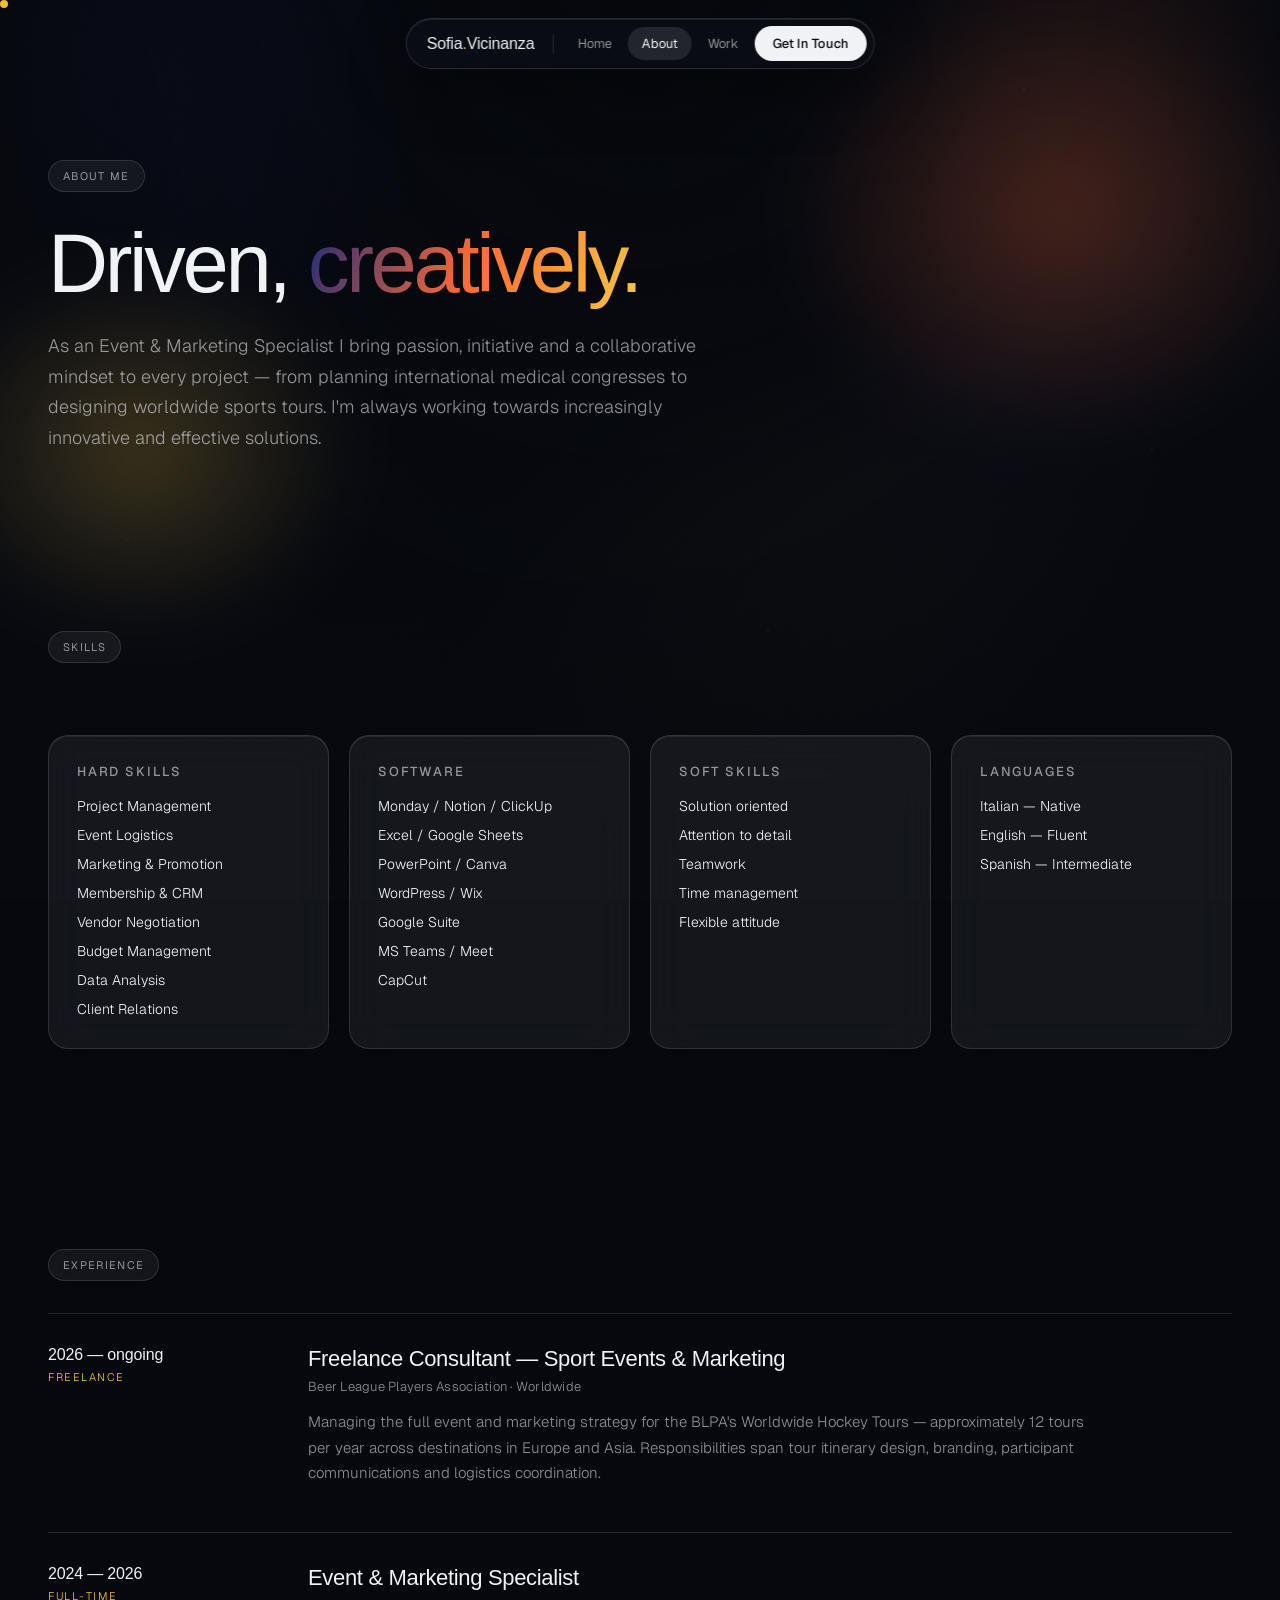
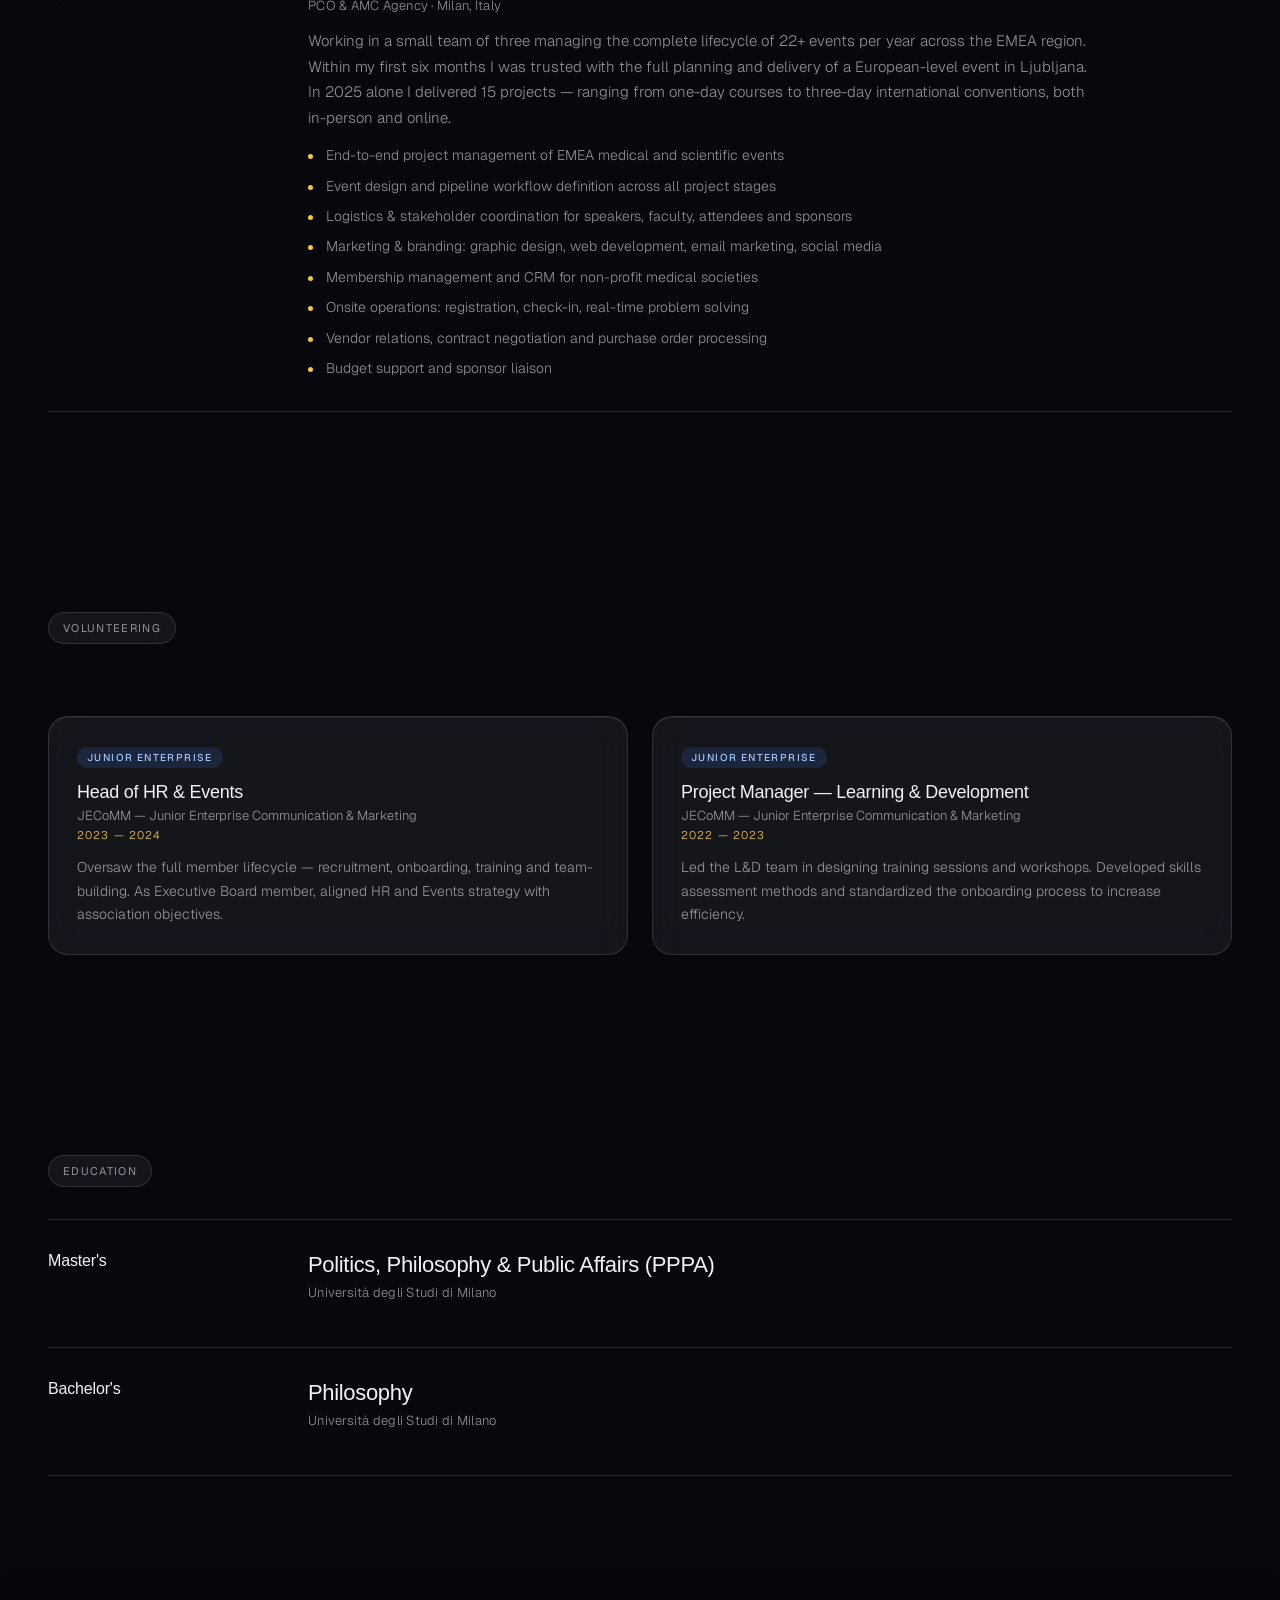
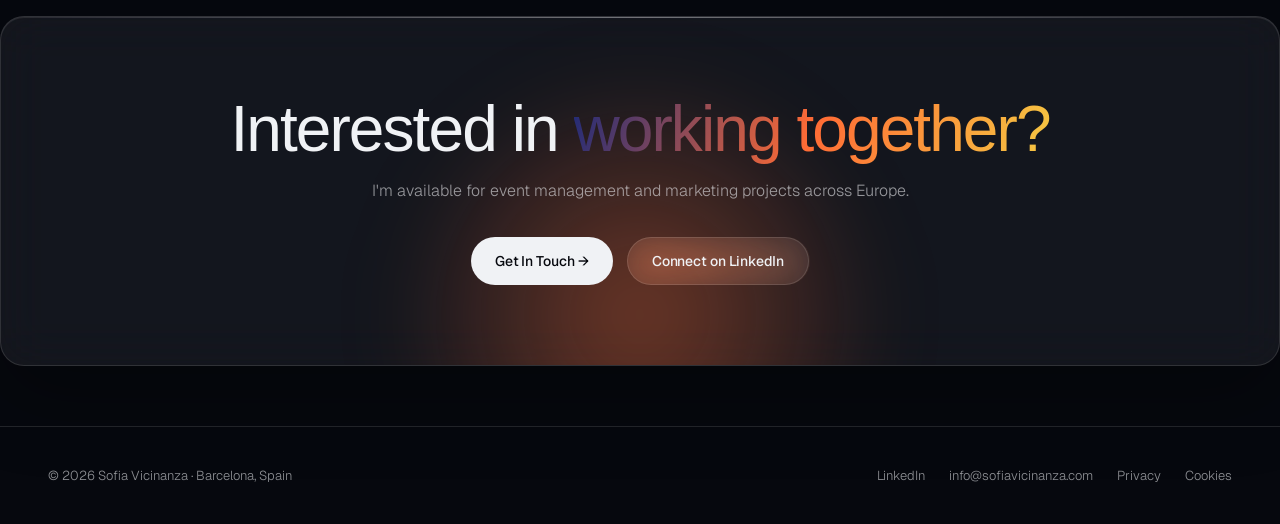
==== commit d70c4c74: "Add files via upload" ====
--- a/about.html
+++ b/about.html
@@ -13,6 +13,7 @@
 </head>
 <body>
 <div class="aurora"></div>
+<div class="aurora-2"></div>
 <div class="stars"></div>
 <div class="noise"></div>
 
@@ -35,7 +36,7 @@
     <p class="lead">As an Event &amp; Marketing Specialist I bring passion, initiative and a collaborative mindset to every project — from planning international medical congresses to designing worldwide sports tours. I'm always working towards increasingly innovative and effective solutions.</p>
   </div>
 
-  <section class="section">
+  <section class="section reveal">
     <div class="section-label">Skills</div>
     <div class="four-col">
       <div class="skill-group">
@@ -84,7 +85,7 @@
     </div>
   </section>
 
-  <section class="section">
+  <section class="section reveal">
     <div class="section-label">Experience</div>
 
     <div class="timeline-item">
@@ -122,7 +123,7 @@
     </div>
   </section>
 
-  <section class="section">
+  <section class="section reveal">
     <div class="section-label">Volunteering</div>
     <div class="two-col">
       <div class="vol-card">
@@ -142,7 +143,7 @@
     </div>
   </section>
 
-  <section class="section">
+  <section class="section reveal">
     <div class="section-label">Education</div>
     <div class="timeline-item">
       <div class="timeline-date">
@@ -164,7 +165,7 @@
     </div>
   </section>
 
-  <div class="cta-section">
+  <div class="cta-section reveal">
     <h2>Interested in <em>working together?</em></h2>
     <p>I'm available for event management and marketing projects across Europe.</p>
     <div class="cta-btns">
--- a/style.css
+++ b/style.css
@@ -11,13 +11,15 @@
   --ink-faint:rgba(240,242,245,0.3);
   --ink-dim:rgba(240,242,245,0.18);
 
-  /* Meridian gradient — blue · teal · sage */
-  --g1:#4A7FE8;
-  --g2:#3FD6C2;
-  --g3:#A8D8B3;
-  --glow-a:rgba(74,127,232,0.38);
-  --glow-b:rgba(63,214,194,0.32);
-  --glow-c:rgba(168,216,179,0.26);
+  /* Molten gradient — indigo · tangerine · gold */
+  --g1:#1E2A78;
+  --g2:#FF6B35;
+  --g3:#F5C842;
+  --glow-a:rgba(30,42,120,0.52);
+  --glow-b:rgba(255,107,53,0.4);
+  --glow-c:rgba(245,200,66,0.36);
+  --accent:#F5C842;
+  --spark:#FF6B35;
 
   --glass:rgba(255,255,255,0.06);
   --glass-strong:rgba(255,255,255,0.1);
@@ -49,23 +51,52 @@
   font-weight:300;
   -webkit-font-smoothing:antialiased;
   overflow-x:hidden;
+  cursor:none;
 }
 img{max-width:100%;display:block}
 a{color:inherit;text-decoration:none}
 
 /* ======================
+   Custom cursor
+   ====================== */
+.cursor{
+  position:fixed;top:0;left:0;width:8px;height:8px;
+  background:var(--accent);border-radius:50%;
+  pointer-events:none;z-index:9999;
+  mix-blend-mode:difference;
+  will-change:transform;
+}
+.cursor-outline{
+  position:fixed;top:0;left:0;width:34px;height:34px;
+  border:1px solid var(--accent);border-radius:50%;
+  pointer-events:none;z-index:9998;
+  transition:width .3s, height .3s, border-color .3s;
+  will-change:transform;
+}
+
+/* ======================
+   Scroll reveal
+   ====================== */
+.reveal{
+  opacity:0;transform:translateY(30px);
+  transition:opacity .9s ease, transform .9s cubic-bezier(.2,.8,.2,1);
+}
+.reveal.in{opacity:1;transform:translateY(0)}
+
+/* ======================
    Backdrop layers
    ====================== */
 .aurora{position:fixed;inset:0;z-index:0;overflow:hidden;pointer-events:none}
 .aurora::before{
-  content:"";position:absolute;inset:-20%;
+  content:"";position:absolute;inset:-25%;
   background:
-    radial-gradient(42% 52% at 18% 28%, var(--glow-a), transparent 62%),
-    radial-gradient(45% 55% at 82% 22%, var(--glow-b), transparent 62%),
-    radial-gradient(50% 60% at 60% 80%, var(--glow-c), transparent 65%),
-    radial-gradient(55% 65% at 30% 92%, var(--glow-a), transparent 62%);
-  filter:blur(40px);
-  animation:breathe 26s ease-in-out infinite alternate;
+    radial-gradient(38% 48% at 15% 25%, var(--glow-a), transparent 60%),
+    radial-gradient(36% 42% at 85% 18%, var(--glow-b), transparent 58%),
+    radial-gradient(42% 52% at 65% 75%, var(--glow-c), transparent 62%),
+    radial-gradient(30% 36% at 22% 85%, var(--glow-b), transparent 58%),
+    radial-gradient(34% 40% at 78% 55%, var(--glow-a), transparent 60%);
+  filter:blur(36px);
+  animation:drift 18s ease-in-out infinite alternate;
 }
 .aurora::after{
   content:"";position:absolute;inset:0;
@@ -73,9 +104,26 @@
     radial-gradient(ellipse at top, transparent 0%, var(--bg) 72%),
     linear-gradient(180deg, transparent 0%, var(--bg) 100%);
 }
-@keyframes breathe{
-  0%{transform:translate(-3%,-2%) scale(1)}
-  100%{transform:translate(4%,3%) scale(1.12)}
+/* Second aurora layer — pulses at a different rhythm */
+.aurora-2{
+  position:fixed;inset:0;z-index:0;overflow:hidden;pointer-events:none;
+  mix-blend-mode:screen;opacity:0.6;
+}
+.aurora-2::before{
+  content:"";position:absolute;inset:-15%;
+  background:
+    radial-gradient(25% 30% at 75% 30%, var(--glow-b), transparent 65%),
+    radial-gradient(20% 24% at 20% 50%, var(--glow-c), transparent 65%);
+  filter:blur(28px);
+  animation:drift2 13s ease-in-out infinite alternate;
+}
+@keyframes drift{
+  0%{transform:translate(-3%,-2%) scale(1) rotate(0deg)}
+  100%{transform:translate(4%,3%) scale(1.15) rotate(2deg)}
+}
+@keyframes drift2{
+  0%{transform:translate(2%,3%) scale(1.1)}
+  100%{transform:translate(-4%,-2%) scale(0.95)}
 }
 
 .stars{
@@ -87,7 +135,7 @@
     radial-gradient(1px 1px at 30% 80%, rgba(255,255,255,0.28), transparent),
     radial-gradient(1px 1px at 90% 50%, rgba(255,255,255,0.45), transparent),
     radial-gradient(1px 1px at 10% 60%, rgba(255,255,255,0.32), transparent);
-  opacity:0.5;
+  opacity:0.4;
 }
 
 .noise{
@@ -124,7 +172,7 @@
   letter-spacing:-0.01em;padding-right:18px;border-right:1px solid var(--stroke);
   margin-right:6px;color:var(--ink);
 }
-.nav-logo i{font-style:normal;color:var(--g2);font-weight:400}
+.nav-logo i{font-style:normal;color:var(--accent);font-weight:400}
 .nav-links{list-style:none;display:flex;align-items:center;gap:2px}
 .nav-links a{
   color:var(--ink-soft);font-size:13px;
@@ -134,7 +182,7 @@
 .nav-links a:hover{color:var(--ink);background:var(--glass)}
 .nav-links a.active{color:var(--ink);background:var(--glass-strong)}
 .nav-links a.nav-cta{background:var(--ink);color:var(--bg);padding:9px 18px;font-weight:500}
-.nav-links a.nav-cta:hover{background:var(--g2);color:var(--bg)}
+.nav-links a.nav-cta:hover{background:var(--accent);color:var(--bg)}
 
 .nav-hamburger{
   display:none;background:transparent;border:none;
@@ -219,20 +267,20 @@
   border:none;
 }
 .btn-primary{background:var(--ink);color:var(--bg)}
-.btn-primary:hover{background:var(--g2);transform:translateY(-1px)}
+.btn-primary:hover{background:var(--accent);transform:translateY(-1px)}
 
 .btn-outline{
   background:var(--glass);backdrop-filter:blur(16px);
   -webkit-backdrop-filter:blur(16px);
   border:1px solid var(--stroke);color:var(--ink);
 }
-.btn-outline:hover{border-color:var(--g2);color:var(--g2);background:rgba(63,214,194,0.06)}
+.btn-outline:hover{border-color:var(--accent);color:var(--accent);background:rgba(245,200,66,0.06)}
 
 .btn-primary-light{
-  background:rgba(63,214,194,0.15);color:var(--g2);
-  border:1px solid rgba(63,214,194,0.3);
-}
-.btn-primary-light:hover{background:rgba(63,214,194,0.25);border-color:var(--g2)}
+  background:rgba(245,200,66,0.15);color:var(--accent);
+  border:1px solid rgba(245,200,66,0.3);
+}
+.btn-primary-light:hover{background:rgba(245,200,66,0.25);border-color:var(--accent)}
 
 /* ======================
    Hero (home)
@@ -293,8 +341,8 @@
 .card:hover{transform:translateY(-6px);border-color:var(--stroke-bright)}
 .card::before{
   content:"";position:absolute;top:0;left:0;right:0;height:1px;
-  background:linear-gradient(90deg, transparent, rgba(255,255,255,0.3), transparent);
-  z-index:2;
+  background:linear-gradient(90deg, transparent, var(--accent), transparent);
+  z-index:2;opacity:0.5;
 }
 .card-body{padding:32px;display:flex;flex-direction:column;flex:1}
 .card-tag{
@@ -302,7 +350,7 @@
   color:var(--ink-soft);display:flex;align-items:center;gap:10px;
   margin-bottom:14px;
 }
-.card-tag::before{content:"";width:6px;height:6px;border-radius:50%;background:var(--g2)}
+.card-tag::before{content:"";width:6px;height:6px;border-radius:50%;background:var(--accent)}
 .card-title{
   font-family:var(--display);font-weight:500;
   font-size:26px;letter-spacing:-0.02em;line-height:1.15;
@@ -312,7 +360,7 @@
   font-size:13px;color:var(--ink-soft);margin-bottom:20px;
 }
 .card-link{
-  margin-top:auto;font-size:13px;color:var(--g2);font-weight:500;
+  margin-top:auto;font-size:13px;color:var(--accent);font-weight:500;
   display:inline-flex;align-items:center;gap:6px;transition:.3s;
 }
 .card:hover .card-link{gap:10px}
@@ -358,7 +406,7 @@
   -webkit-backdrop-filter:blur(10px);
 }
 .project-link{
-  font-size:13px;color:var(--g2);font-weight:500;
+  font-size:13px;color:var(--accent);font-weight:500;
   display:inline-flex;align-items:center;gap:6px;transition:.3s;
 }
 .project-card:hover .project-link{gap:10px}
@@ -388,7 +436,7 @@
   font-family:var(--display);font-weight:500;
   font-size:52px;letter-spacing:-0.03em;line-height:1;margin-bottom:8px;
 }
-.stat-num span{color:var(--g2);font-weight:400}
+.stat-num span{color:var(--accent);font-weight:400}
 .stat-label{
   font-size:12px;color:var(--ink-soft);
   letter-spacing:0.12em;text-transform:uppercase;
@@ -413,7 +461,7 @@
 .marquee-inner .loc{padding:0 28px}
 .marquee-inner .dot{
   width:5px;height:5px;border-radius:50%;
-  background:var(--g2);align-self:center;flex-shrink:0;opacity:0.7;
+  background:var(--accent);align-self:center;flex-shrink:0;opacity:0.7;
 }
 @keyframes slide{from{transform:translateX(0)}to{transform:translateX(-50%)}}
 
@@ -479,7 +527,7 @@
 }
 .timeline-type{
   font-size:11px;letter-spacing:0.14em;text-transform:uppercase;
-  color:var(--g2);
+  color:var(--accent);
 }
 .timeline-content h3{margin-bottom:6px}
 .timeline-company{
@@ -493,7 +541,7 @@
   padding-left:18px;position:relative;
 }
 .resp-list li::before{
-  content:"";width:5px;height:5px;border-radius:50%;background:var(--g2);
+  content:"";width:5px;height:5px;border-radius:50%;background:var(--accent);
   position:absolute;left:0;top:10px;
 }
 
@@ -518,7 +566,7 @@
   letter-spacing:-0.015em;margin-bottom:4px;
 }
 .vol-card .org{font-size:13px;color:var(--ink-soft);margin-bottom:4px}
-.vol-card .period{font-size:11px;color:var(--g2);letter-spacing:0.1em;text-transform:uppercase;margin-bottom:14px}
+.vol-card .period{font-size:11px;color:var(--accent);letter-spacing:0.1em;text-transform:uppercase;margin-bottom:14px}
 .vol-card p{font-size:14px;line-height:1.65;margin-bottom:0}
 
 /* ======================
@@ -529,7 +577,7 @@
   font-size:13px;color:var(--ink-soft);margin-bottom:24px;
   transition:.3s;
 }
-.back:hover{color:var(--g2);gap:10px}
+.back:hover{color:var(--accent);gap:10px}
 
 .meta-row{
   display:grid;grid-template-columns:repeat(4,1fr);gap:16px;
@@ -563,7 +611,7 @@
   background:var(--glass);
   backdrop-filter:blur(24px);-webkit-backdrop-filter:blur(24px);
   border:1px solid var(--stroke);
-  border-left:2px solid var(--g2);
+  border-left:2px solid var(--accent);
   box-shadow:inset 0 1px 0 rgba(255,255,255,0.08);
   font-family:var(--serif);font-style:italic;font-weight:400;
   font-size:clamp(20px,2.2vw,28px);line-height:1.5;
@@ -581,7 +629,7 @@
 .highlight-card:hover{border-color:var(--stroke-bright);transform:translateY(-2px)}
 .highlight-icon{
   width:44px;height:44px;border-radius:10px;
-  background:rgba(63,214,194,0.12);
+  background:rgba(245,200,66,0.12);
   display:flex;align-items:center;justify-content:center;
   margin-bottom:18px;
 }
@@ -619,7 +667,7 @@
   display:flex;align-items:center;justify-content:center;
   font-size:20px;transition:.4s;flex-shrink:0;
 }
-.next-card:hover .next-arrow{background:var(--g2);color:var(--bg);border-color:var(--g2);transform:rotate(-45deg)}
+.next-card:hover .next-arrow{background:var(--accent);color:var(--bg);border-color:var(--accent);transform:rotate(-45deg)}
 
 /* ======================
    Contact form
@@ -634,7 +682,7 @@
 }
 .availability-dot{
   width:7px;height:7px;border-radius:50%;background:var(--success);
-  box-shadow:0 0 10px var(--success);animation:pulse 2s ease-in-out infinite;
+  box-shadow:0 0 10px var(--success);animation:pulse 1.6s ease-in-out infinite;
 }
 @keyframes pulse{50%{opacity:0.4}}
 
@@ -660,8 +708,8 @@
 }
 .form-group input:focus,
 .form-group textarea:focus{
-  outline:none;border-color:var(--g2);
-  background:rgba(63,214,194,0.05);
+  outline:none;border-color:var(--accent);
+  background:rgba(245,200,66,0.05);
 }
 .form-group input::placeholder,
 .form-group textarea::placeholder{color:var(--ink-dim)}
@@ -688,7 +736,7 @@
 }
 .contact-item-value{font-size:15px;color:var(--ink)}
 .contact-item-value a{color:var(--ink);transition:color .3s;border-bottom:1px solid var(--stroke)}
-.contact-item-value a:hover{color:var(--g2);border-color:var(--g2)}
+.contact-item-value a:hover{color:var(--accent);border-color:var(--accent)}
 
 .help-card{
   padding:24px;border-radius:var(--radius-md);
@@ -707,7 +755,7 @@
   font-size:13px;color:var(--ink);display:flex;align-items:center;gap:10px;
 }
 .help-list li::before{
-  content:"";width:5px;height:5px;border-radius:50%;background:var(--g2);flex-shrink:0;
+  content:"";width:5px;height:5px;border-radius:50%;background:var(--accent);flex-shrink:0;
 }
 
 /* ======================
@@ -724,7 +772,7 @@
 }
 .footer-links{display:flex;gap:24px;flex-wrap:wrap}
 .footer-links a{color:var(--ink-soft);transition:color .3s}
-.footer-links a:hover{color:var(--g2)}
+.footer-links a:hover{color:var(--accent)}
 
 /* ======================
    Legal pages (privacy / cookies)
@@ -743,8 +791,8 @@
 .legal-content p,
 .legal-content li{font-size:15px;line-height:1.7;color:var(--ink-soft);margin-bottom:14px}
 .legal-content ul{padding-left:20px;margin-bottom:20px}
-.legal-content a{color:var(--g2);border-bottom:1px solid rgba(63,214,194,0.3)}
-.legal-content a:hover{border-color:var(--g2)}
+.legal-content a{color:var(--accent);border-bottom:1px solid rgba(245,200,66,0.3)}
+.legal-content a:hover{border-color:var(--accent)}
 .legal-content strong{color:var(--ink);font-weight:500}
 
 /* ======================
@@ -769,7 +817,15 @@
   footer{padding:30px 28px;flex-direction:column;text-align:center}
 }
 
+/* Hide custom cursor on touch devices */
+@media (hover:none){
+  html,body{cursor:auto}
+  .cursor,.cursor-outline{display:none}
+}
+
 @media (max-width:720px){
+  html,body{cursor:auto}
+  .cursor,.cursor-outline{display:none}
   .nav-links{
     position:fixed;top:70px;left:50%;transform:translateX(-50%);
     width:calc(100vw - 36px);
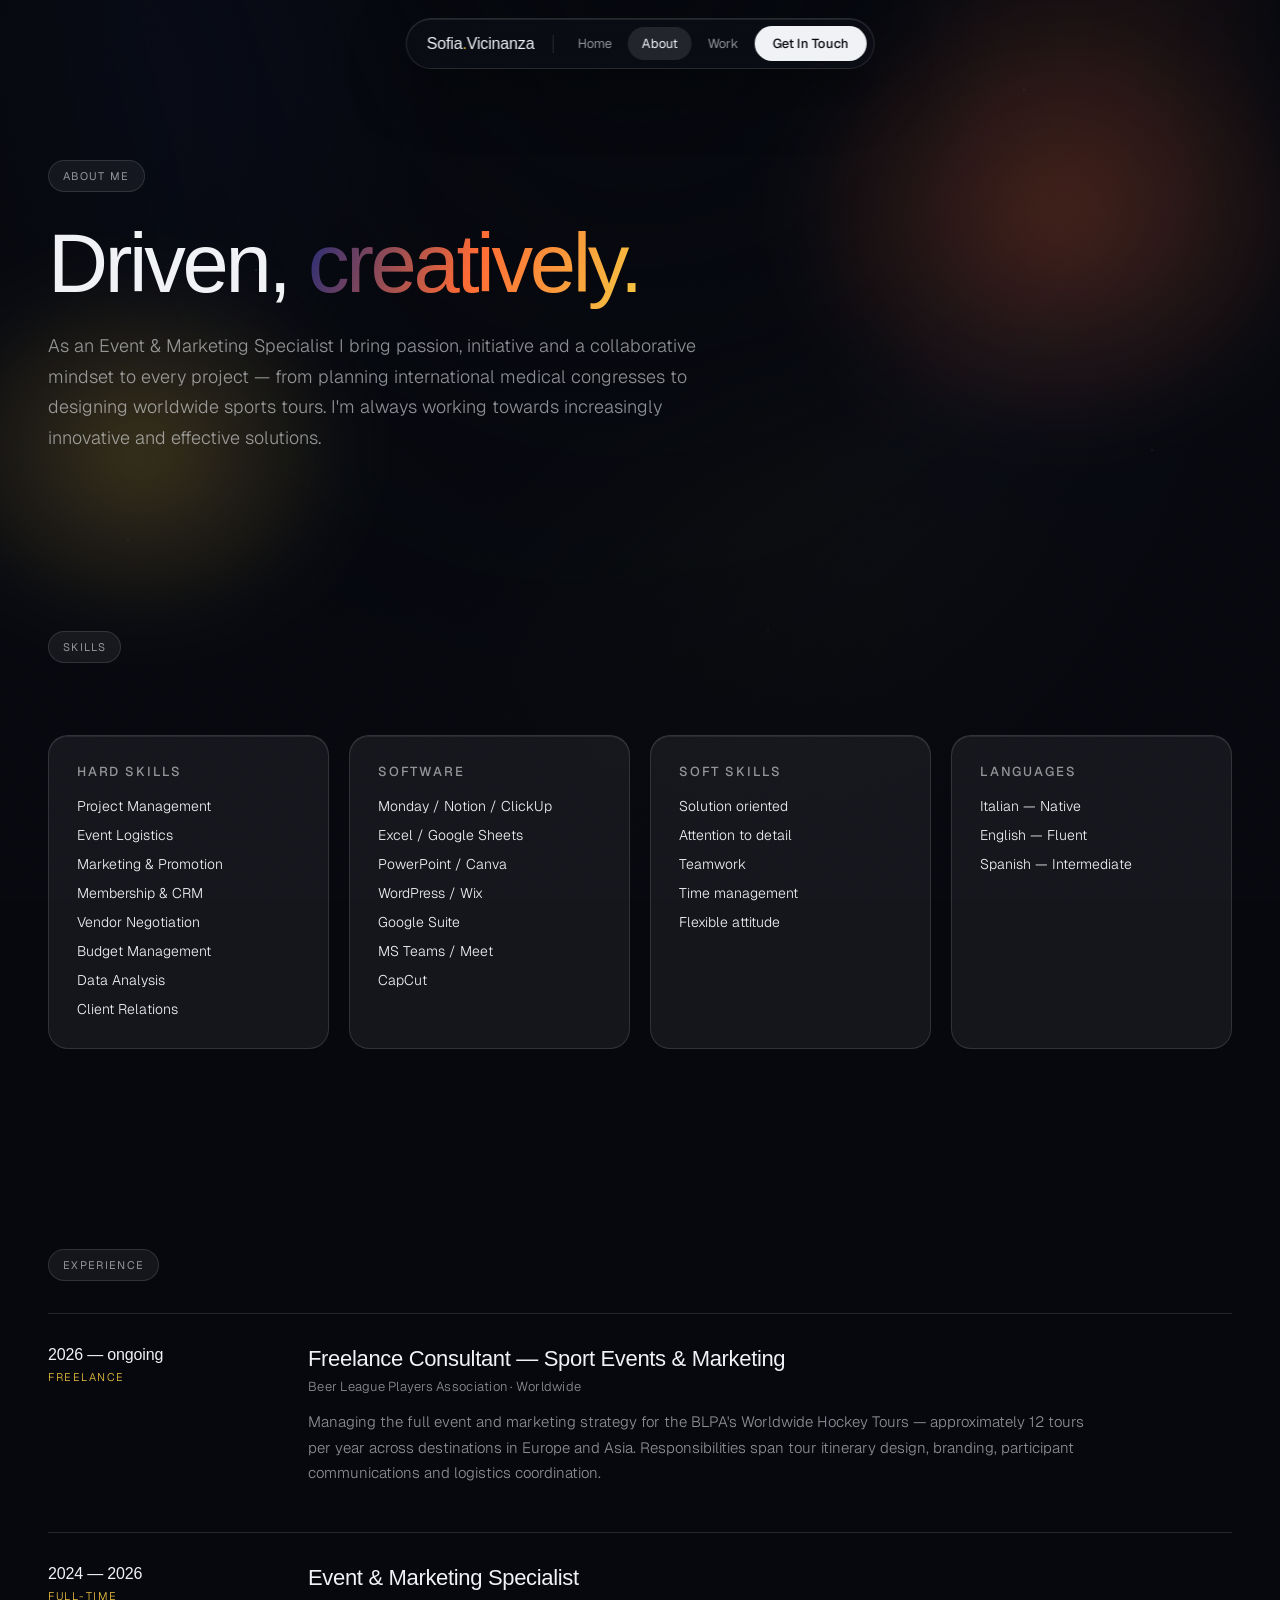
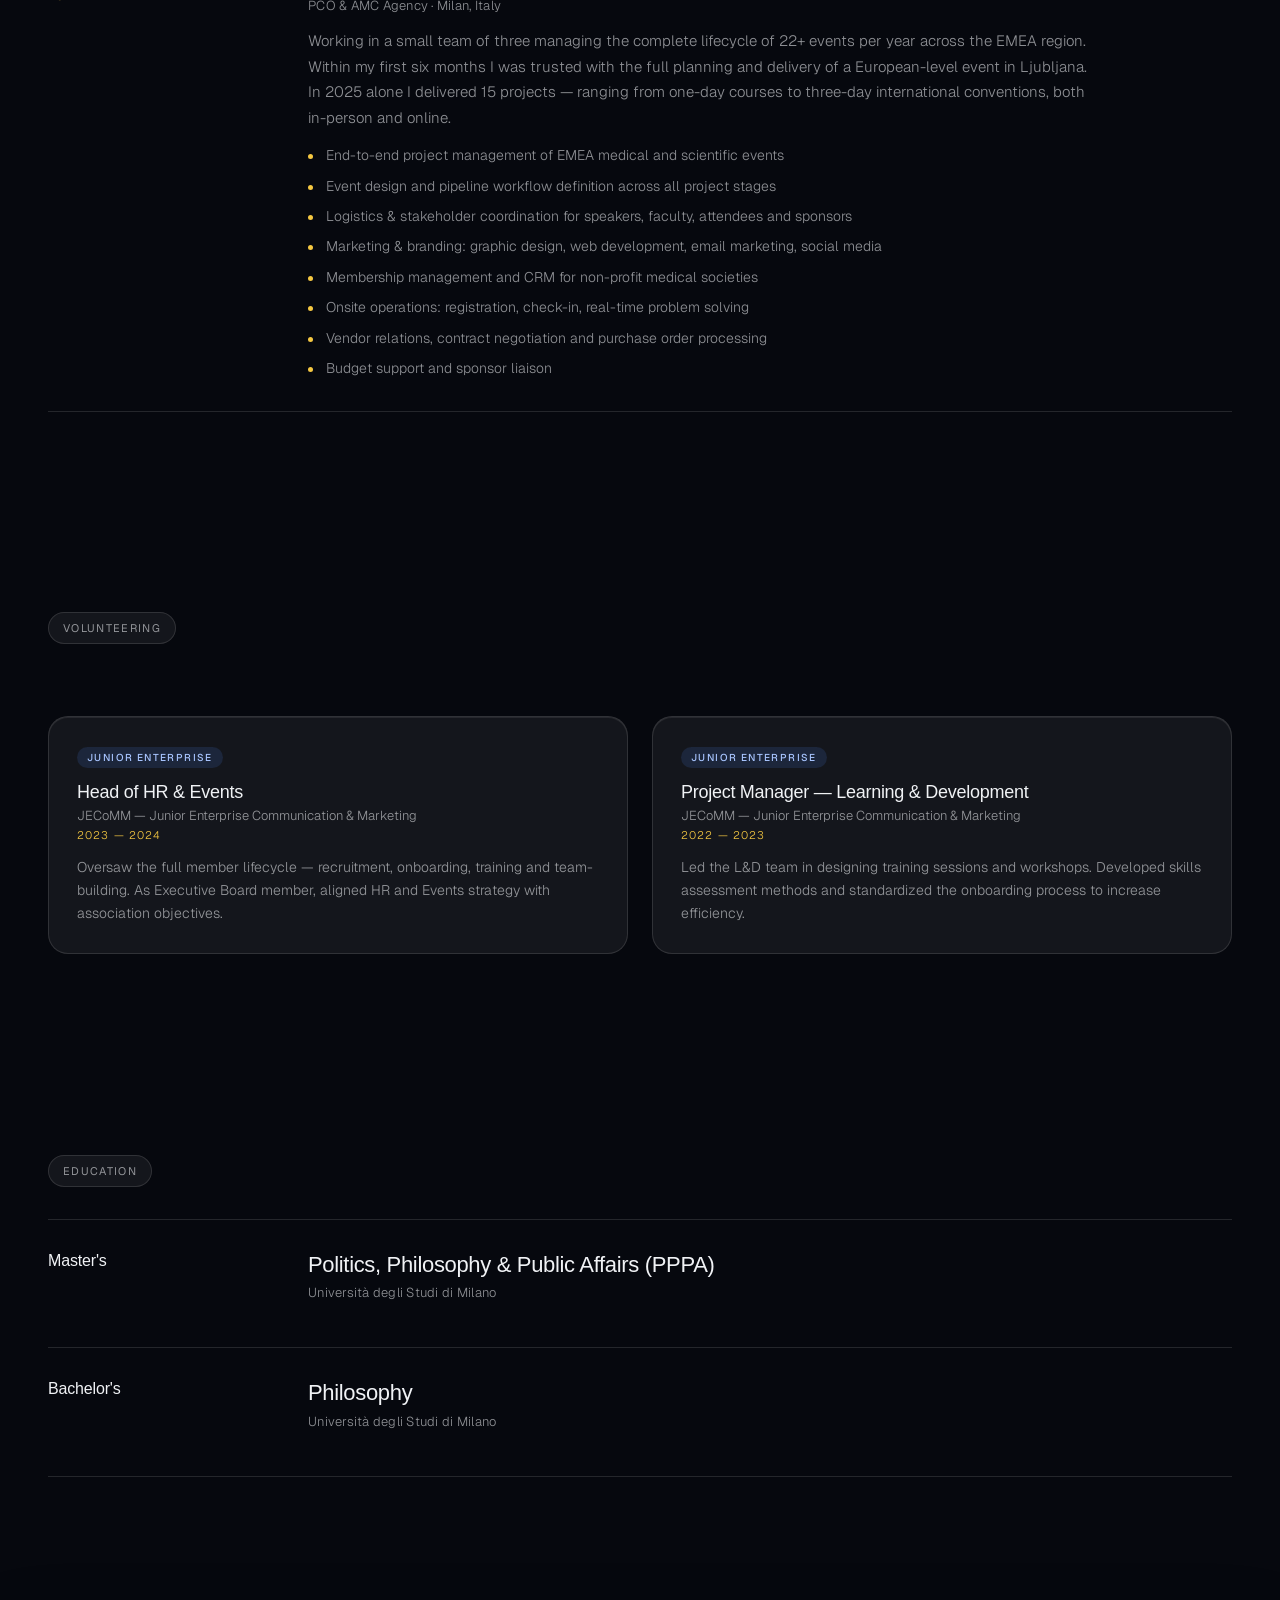
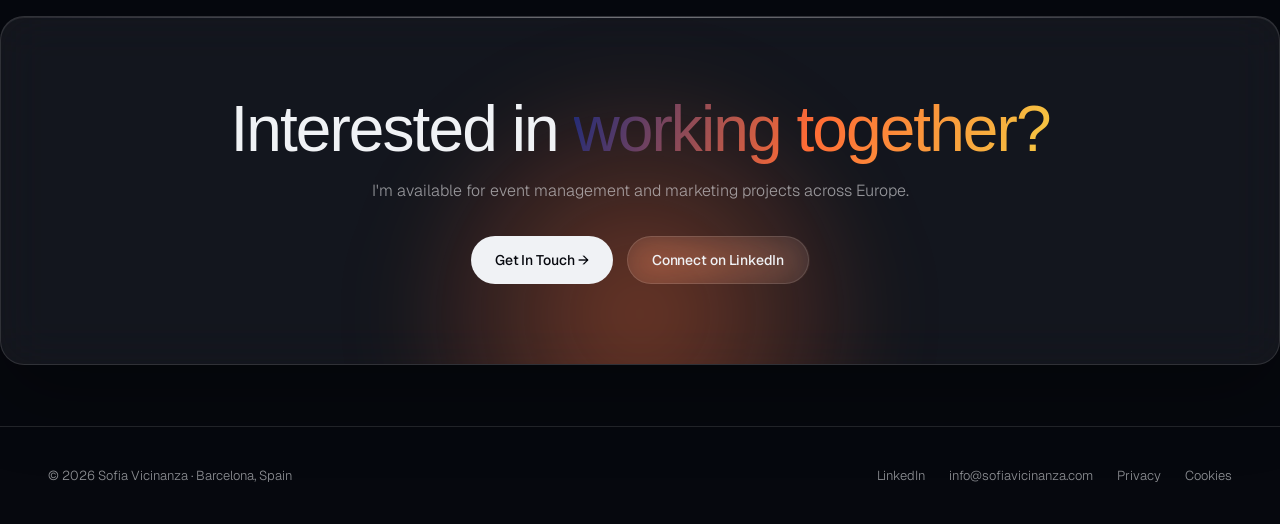
==== commit fbd5377b: "Add files via upload" ====
--- a/about.html
+++ b/about.html
@@ -9,7 +9,7 @@
 <link rel="preconnect" href="https://fonts.gstatic.com" crossorigin>
 <link href="https://fonts.googleapis.com/css2?family=Instrument+Serif:ital@0;1&family=Geist:wght@300;400;500&display=swap" rel="stylesheet">
 <link href="https://api.fontshare.com/v2/css?f[]=general-sans@300,400,500,600&display=swap" rel="stylesheet">
-<link rel="stylesheet" href="style.css">
+<link rel="stylesheet" href="style.css?v3">
 </head>
 <body>
 <div class="aurora"></div>
@@ -185,6 +185,6 @@
   </footer>
 
 </div>
-<script src="script.js"></script>
+<script src="script.js?v3"></script>
 </body>
 </html>
--- a/style.css
+++ b/style.css
@@ -51,37 +51,29 @@
   font-weight:300;
   -webkit-font-smoothing:antialiased;
   overflow-x:hidden;
-  cursor:none;
 }
 img{max-width:100%;display:block}
 a{color:inherit;text-decoration:none}
 
 /* ======================
-   Custom cursor
-   ====================== */
-.cursor{
-  position:fixed;top:0;left:0;width:8px;height:8px;
-  background:var(--accent);border-radius:50%;
-  pointer-events:none;z-index:9999;
-  mix-blend-mode:difference;
-  will-change:transform;
-}
-.cursor-outline{
-  position:fixed;top:0;left:0;width:34px;height:34px;
-  border:1px solid var(--accent);border-radius:50%;
-  pointer-events:none;z-index:9998;
-  transition:width .3s, height .3s, border-color .3s;
-  will-change:transform;
-}
-
-/* ======================
    Scroll reveal
    ====================== */
 .reveal{
-  opacity:0;transform:translateY(30px);
-  transition:opacity .9s ease, transform .9s cubic-bezier(.2,.8,.2,1);
-}
-.reveal.in{opacity:1;transform:translateY(0)}
+  opacity:0;
+  transform:translate3d(0,20px,0);
+  transition:opacity .6s ease-out, transform .6s cubic-bezier(.2,.8,.2,1);
+  will-change:opacity, transform;
+  backface-visibility:hidden;
+  -webkit-backface-visibility:hidden;
+}
+.reveal.in{
+  opacity:1;
+  transform:translate3d(0,0,0);
+}
+/* Remove will-change after animation completes to free GPU memory */
+.reveal.done{
+  will-change:auto;
+}
 
 /* ======================
    Backdrop layers
@@ -817,15 +809,7 @@
   footer{padding:30px 28px;flex-direction:column;text-align:center}
 }
 
-/* Hide custom cursor on touch devices */
-@media (hover:none){
-  html,body{cursor:auto}
-  .cursor,.cursor-outline{display:none}
-}
-
 @media (max-width:720px){
-  html,body{cursor:auto}
-  .cursor,.cursor-outline{display:none}
   .nav-links{
     position:fixed;top:70px;left:50%;transform:translateX(-50%);
     width:calc(100vw - 36px);
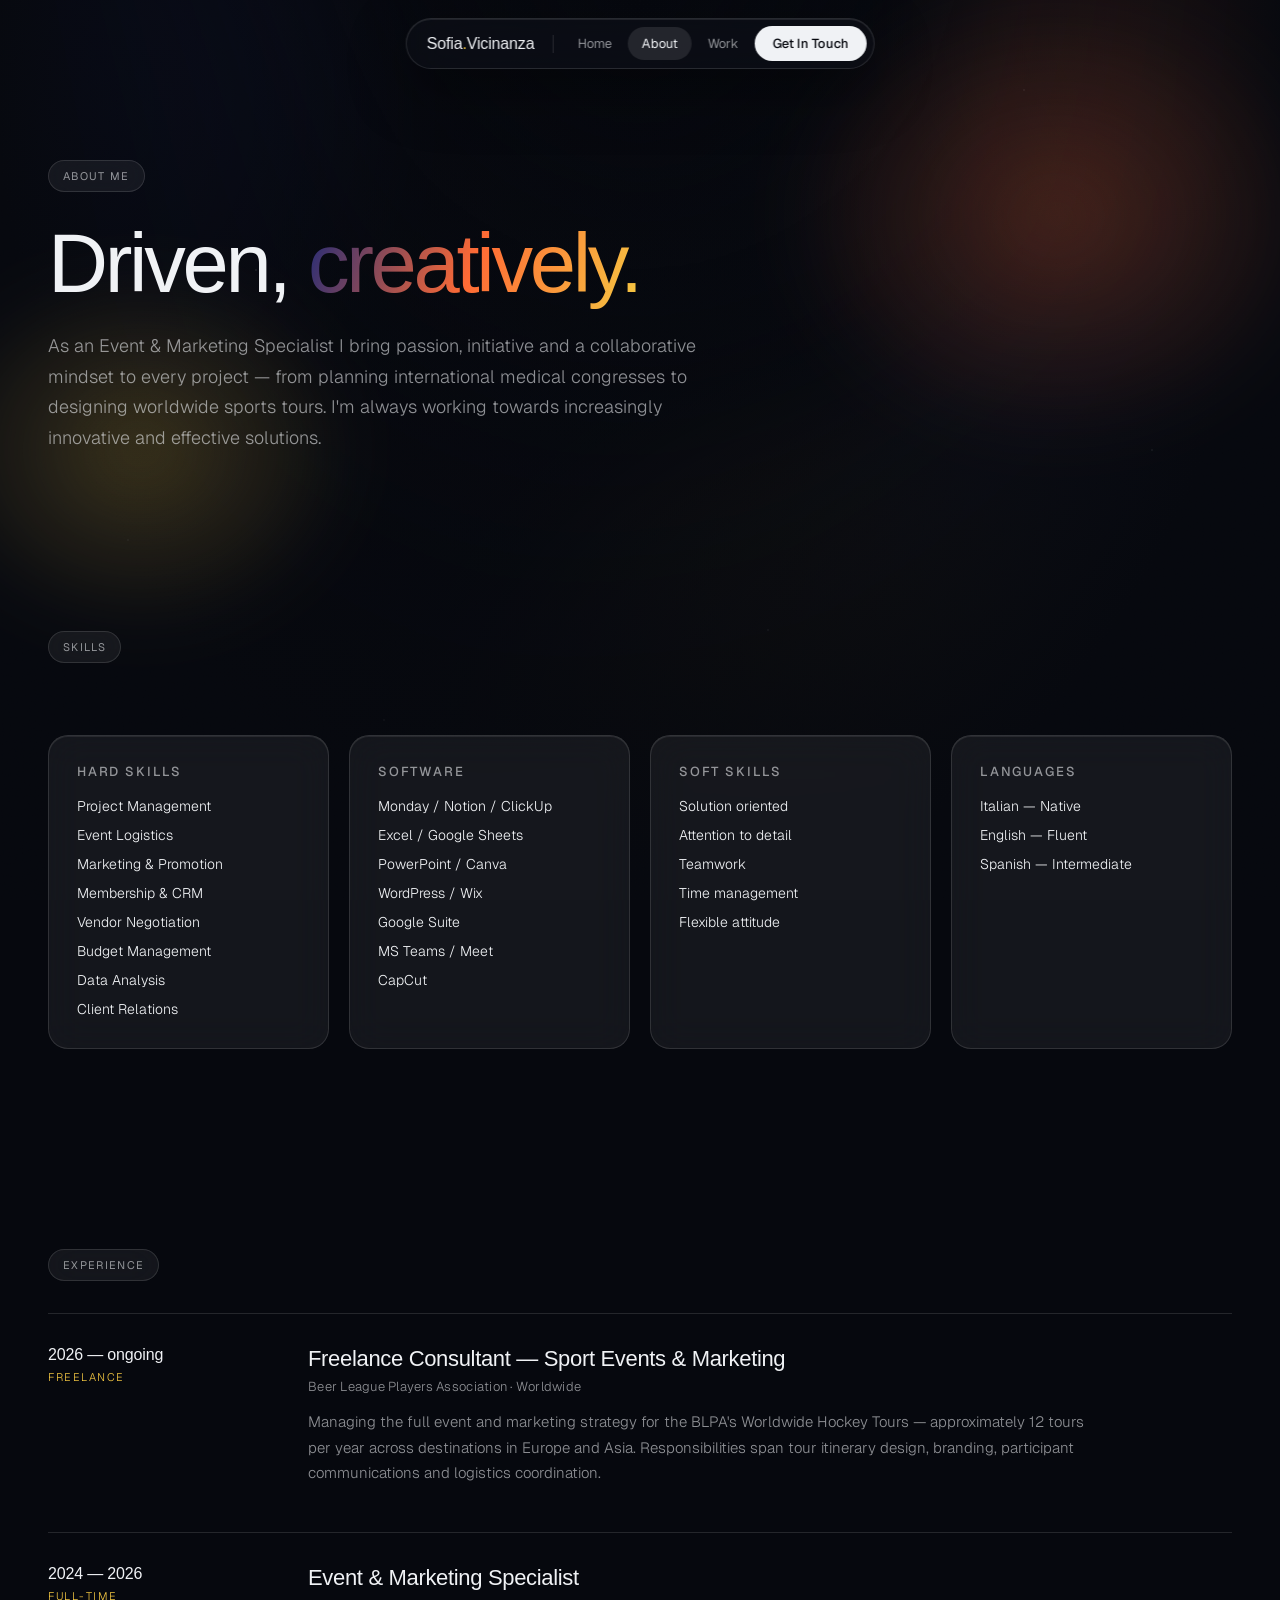
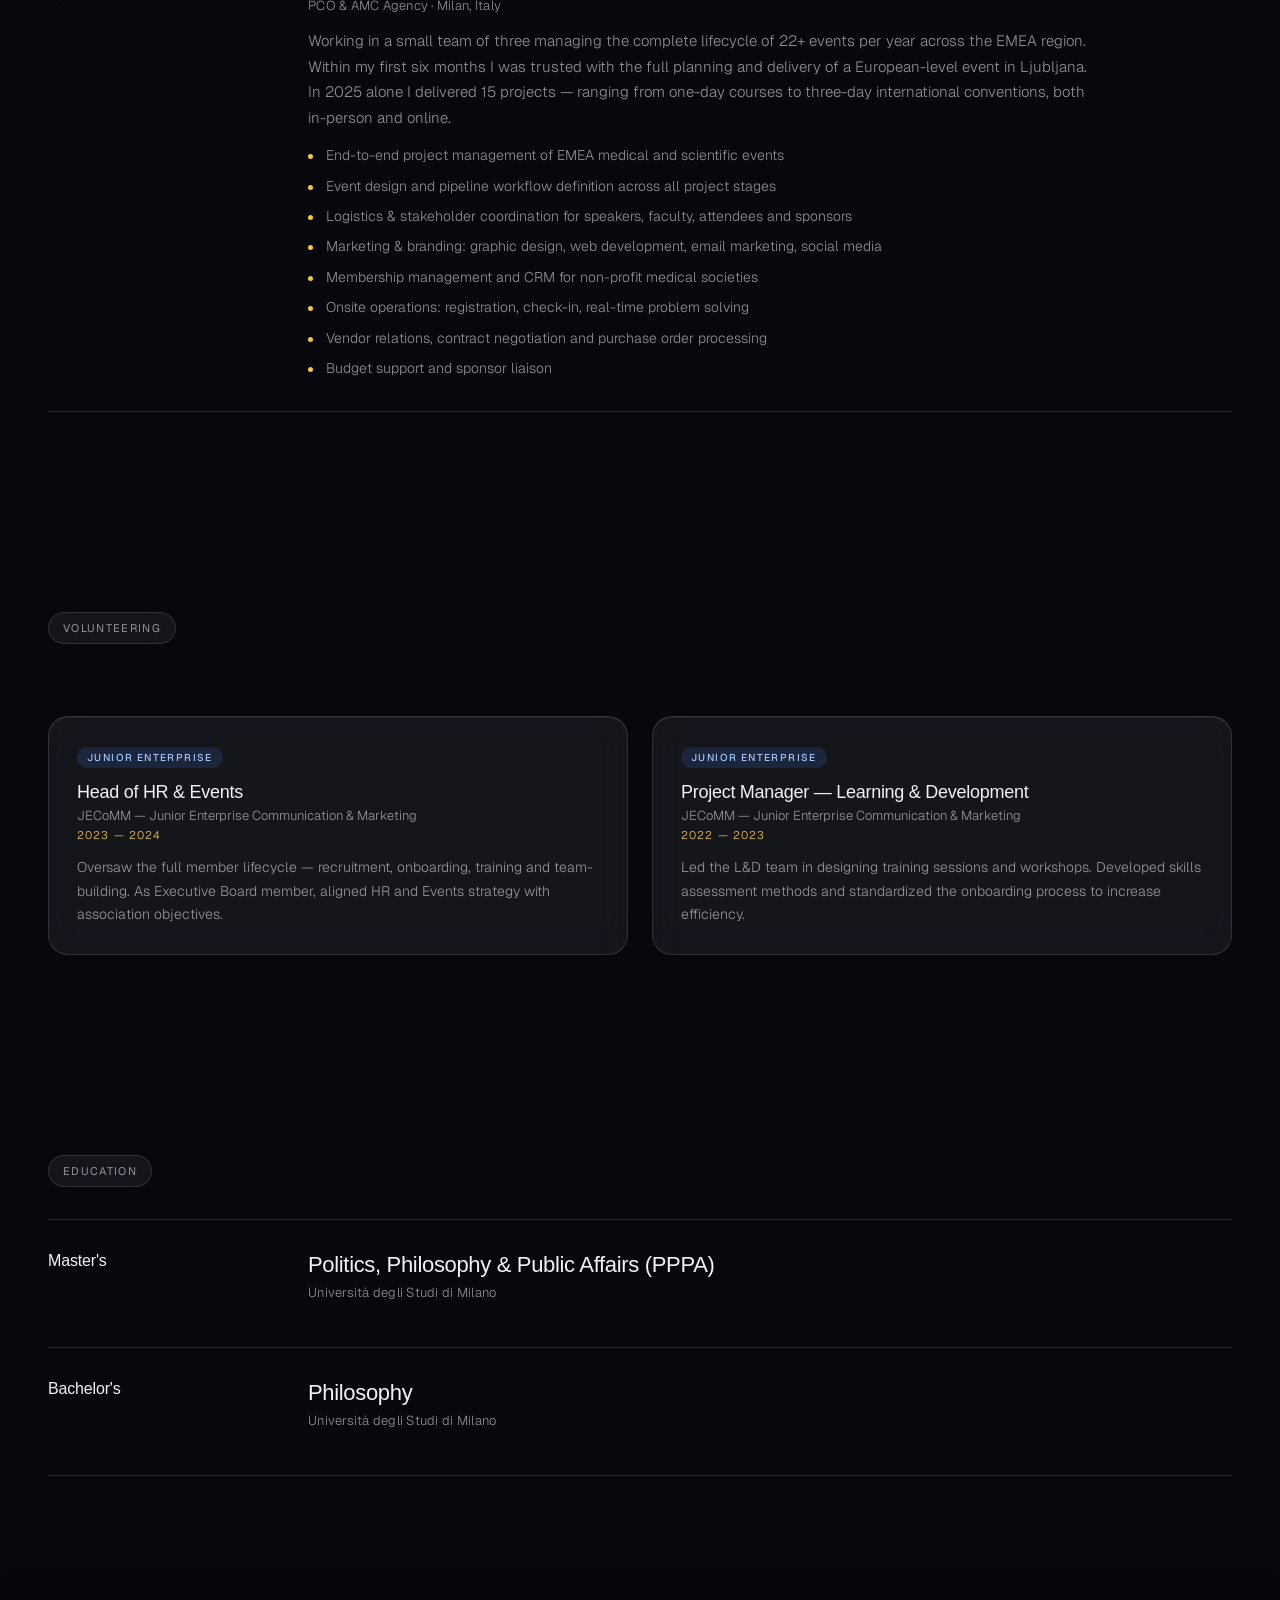
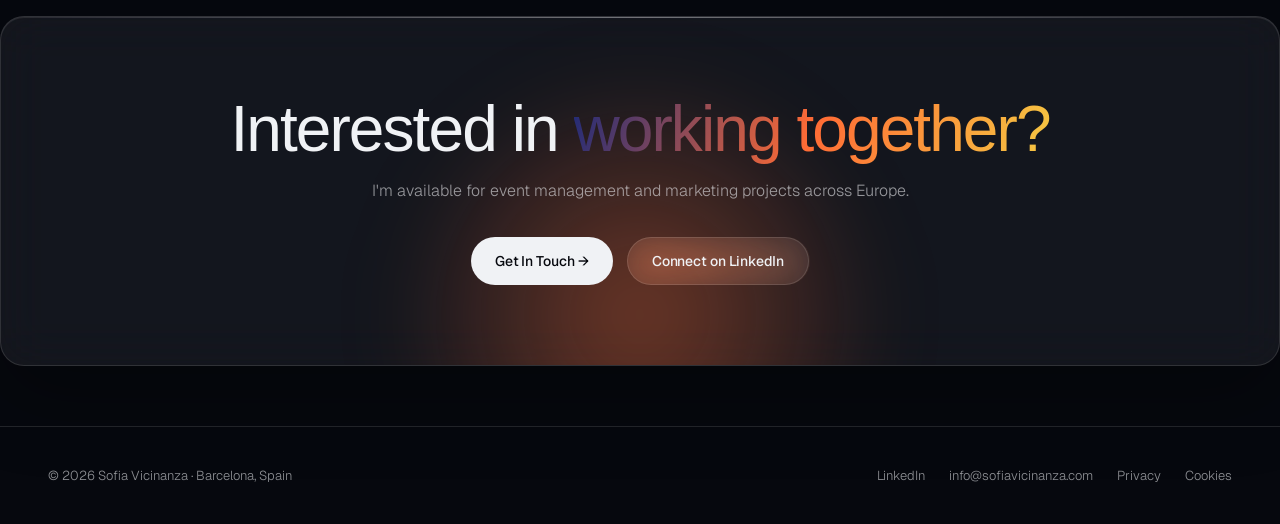
==== commit cf1aa81c: "Add files via upload" ====
--- a/about.html
+++ b/about.html
@@ -9,7 +9,7 @@
 <link rel="preconnect" href="https://fonts.gstatic.com" crossorigin>
 <link href="https://fonts.googleapis.com/css2?family=Instrument+Serif:ital@0;1&family=Geist:wght@300;400;500&display=swap" rel="stylesheet">
 <link href="https://api.fontshare.com/v2/css?f[]=general-sans@300,400,500,600&display=swap" rel="stylesheet">
-<link rel="stylesheet" href="style.css?v3">
+<link rel="stylesheet" href="style.css?v4">
 </head>
 <body>
 <div class="aurora"></div>
@@ -20,9 +20,9 @@
 <div class="site">
 
   <nav>
-    <a href="index.html" class="nav-logo">Sofia<i>.</i>Vicinanza</a>
+    <a href="/" class="nav-logo">Sofia<i>.</i>Vicinanza</a>
     <ul class="nav-links" id="nav-links">
-      <li><a href="index.html">Home</a></li>
+      <li><a href="/">Home</a></li>
       <li><a href="about.html" class="active">About</a></li>
       <li><a href="work.html">Work</a></li>
       <li><a href="contact.html" class="nav-cta">Get In Touch</a></li>
@@ -36,7 +36,7 @@
     <p class="lead">As an Event &amp; Marketing Specialist I bring passion, initiative and a collaborative mindset to every project — from planning international medical congresses to designing worldwide sports tours. I'm always working towards increasingly innovative and effective solutions.</p>
   </div>
 
-  <section class="section reveal">
+  <section class="section">
     <div class="section-label">Skills</div>
     <div class="four-col">
       <div class="skill-group">
@@ -85,7 +85,7 @@
     </div>
   </section>
 
-  <section class="section reveal">
+  <section class="section">
     <div class="section-label">Experience</div>
 
     <div class="timeline-item">
@@ -123,7 +123,7 @@
     </div>
   </section>
 
-  <section class="section reveal">
+  <section class="section">
     <div class="section-label">Volunteering</div>
     <div class="two-col">
       <div class="vol-card">
@@ -143,7 +143,7 @@
     </div>
   </section>
 
-  <section class="section reveal">
+  <section class="section">
     <div class="section-label">Education</div>
     <div class="timeline-item">
       <div class="timeline-date">
@@ -165,7 +165,7 @@
     </div>
   </section>
 
-  <div class="cta-section reveal">
+  <div class="cta-section">
     <h2>Interested in <em>working together?</em></h2>
     <p>I'm available for event management and marketing projects across Europe.</p>
     <div class="cta-btns">
@@ -185,6 +185,6 @@
   </footer>
 
 </div>
-<script src="script.js?v3"></script>
+<script src="script.js?v4"></script>
 </body>
 </html>
--- a/style.css
+++ b/style.css
@@ -54,26 +54,6 @@
 }
 img{max-width:100%;display:block}
 a{color:inherit;text-decoration:none}
-
-/* ======================
-   Scroll reveal
-   ====================== */
-.reveal{
-  opacity:0;
-  transform:translate3d(0,20px,0);
-  transition:opacity .6s ease-out, transform .6s cubic-bezier(.2,.8,.2,1);
-  will-change:opacity, transform;
-  backface-visibility:hidden;
-  -webkit-backface-visibility:hidden;
-}
-.reveal.in{
-  opacity:1;
-  transform:translate3d(0,0,0);
-}
-/* Remove will-change after animation completes to free GPU memory */
-.reveal.done{
-  will-change:auto;
-}
 
 /* ======================
    Backdrop layers
